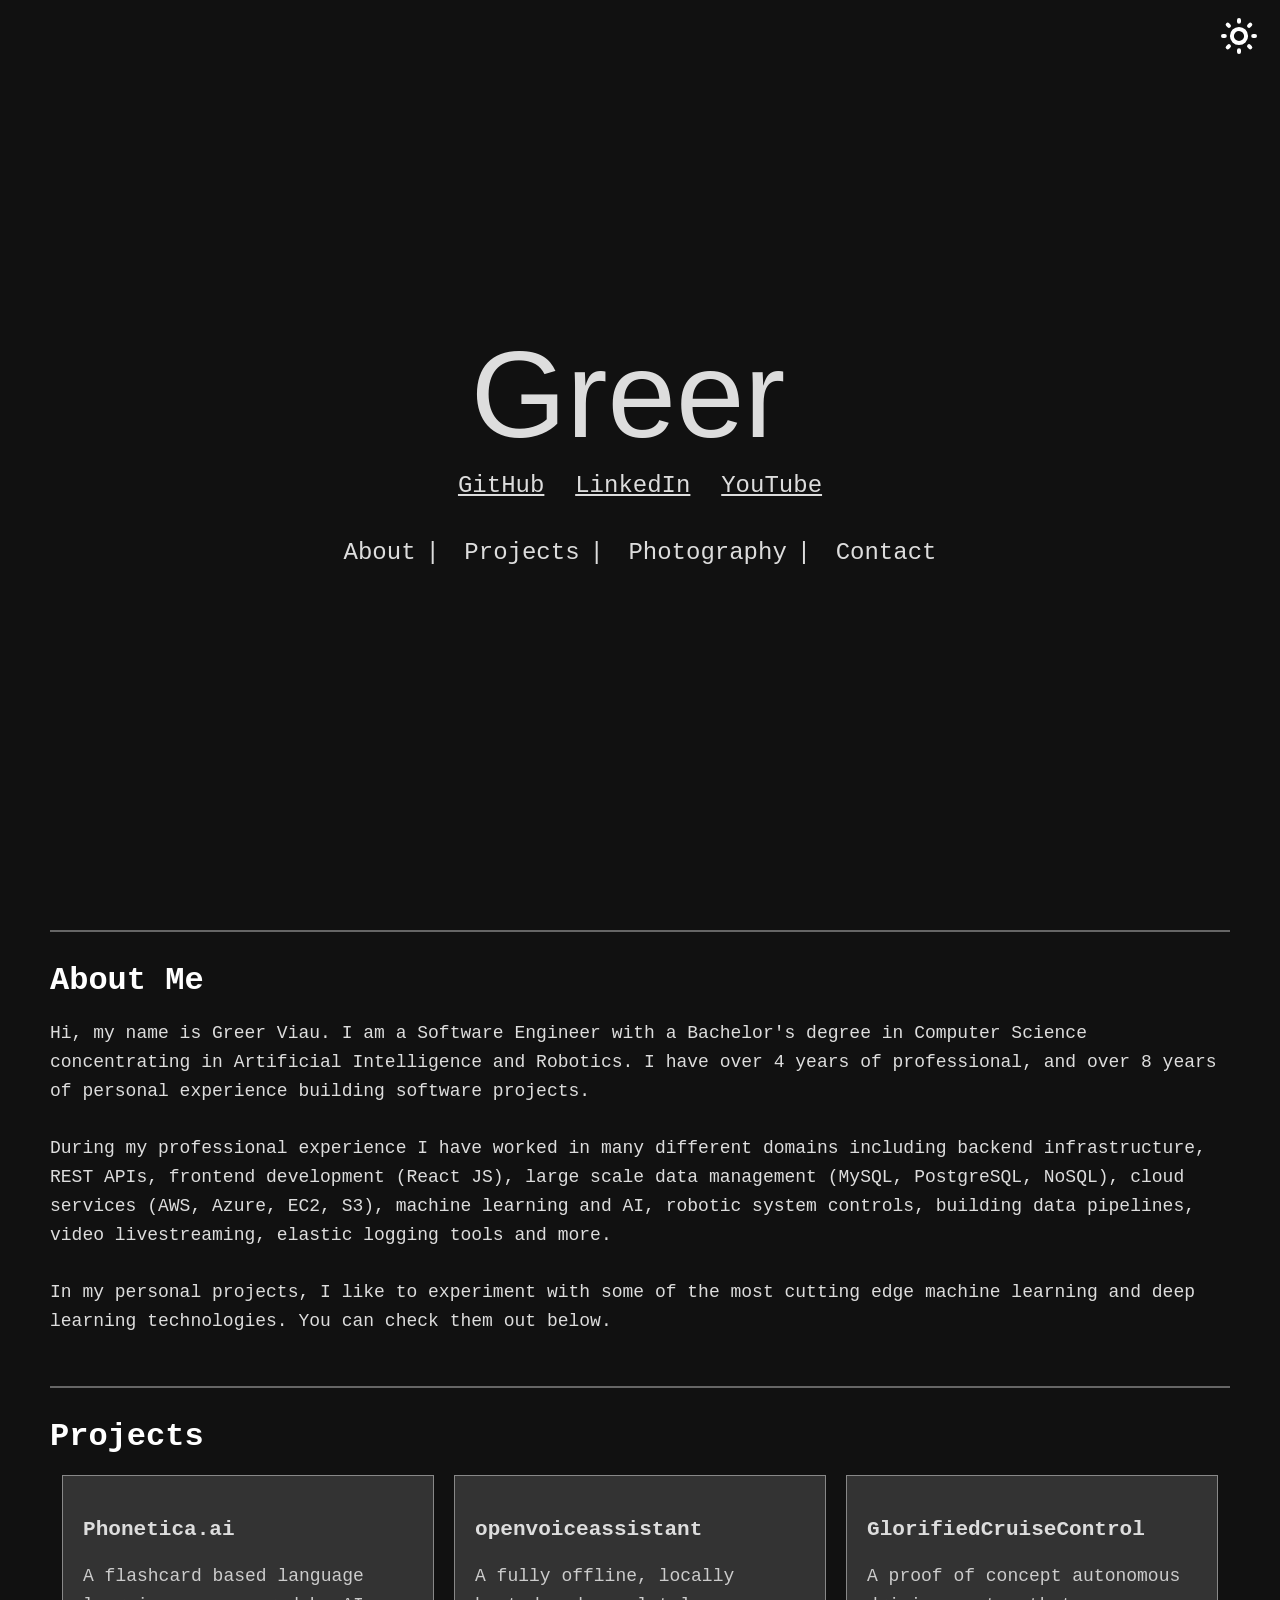
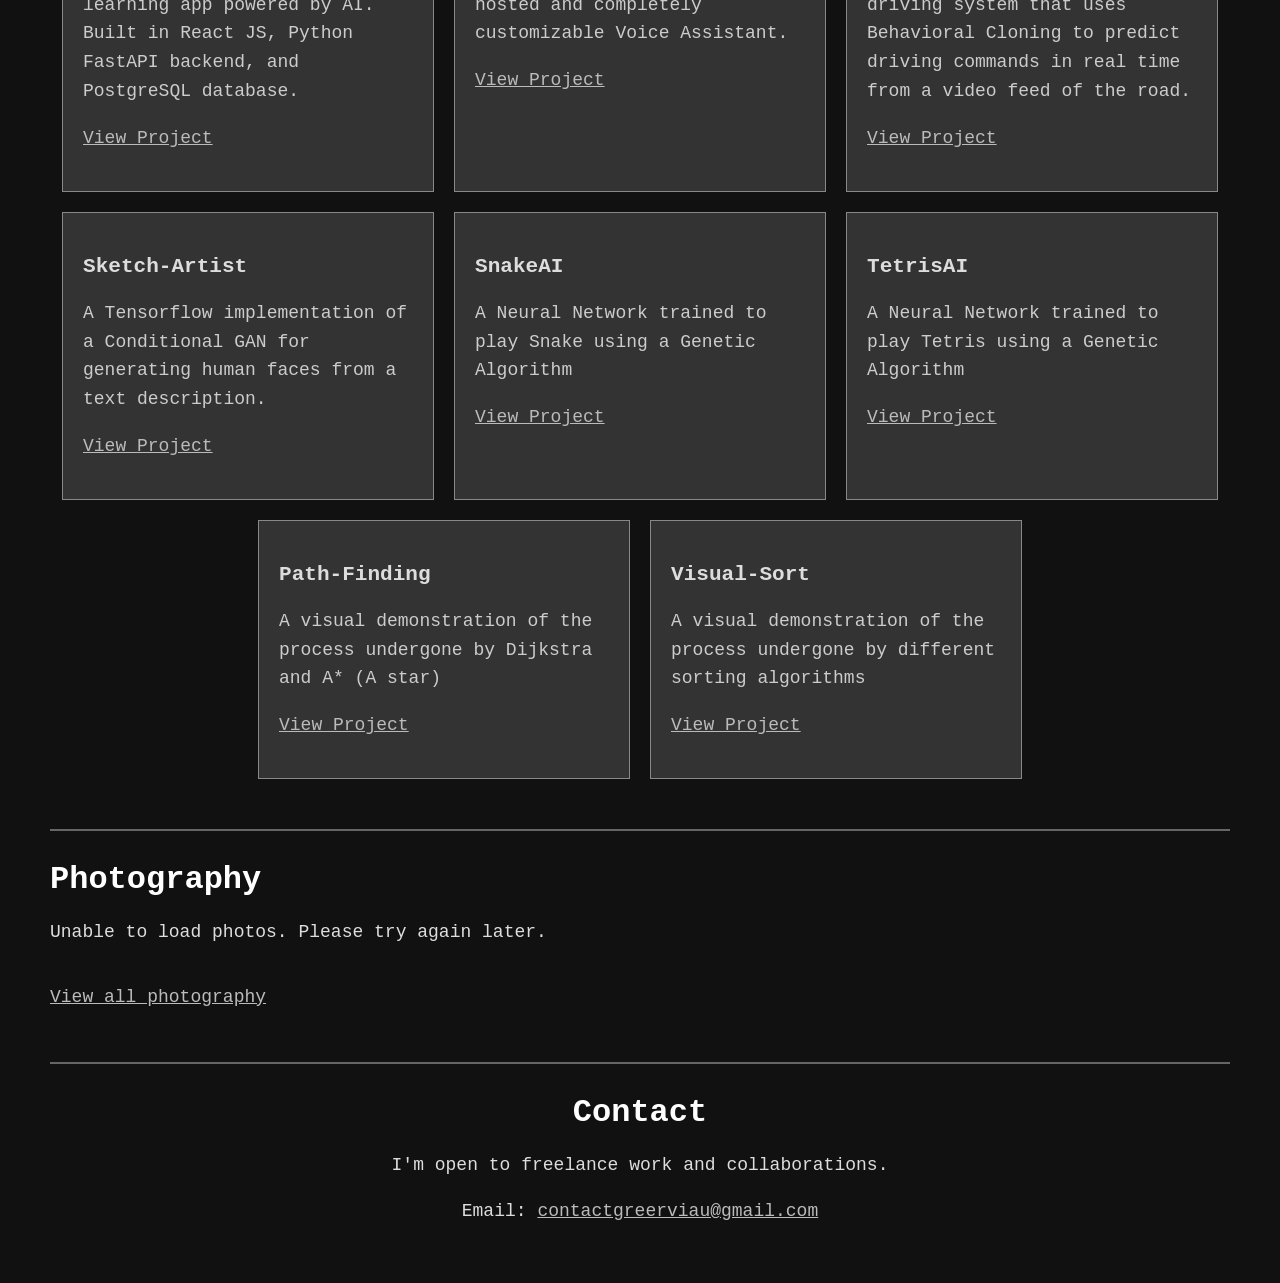
==== index.html @ ac2632f3 "feat: add photography preview and gallery" ====
<!DOCTYPE html>
<html lang="en">
<head>
  <meta charset="UTF-8">
  <title>Greer Viau</title>
  <meta name="theme-color" content="#ffffff">
  <link rel="icon" href="g.png">
  <meta name="viewport" content="width=device-width, initial-scale=1">
  <link rel="stylesheet" href="photography/gallery.css">
  <script src="photography/gallery.js" defer></script>
  <style>
    body {
      font-family: 'Lucida Console', monospace;
      font-size: 18px;
      color: var(--text-color);
      background-color: var(--bg-color);
      max-width: 1280px;
      margin: 0 auto;
      padding: 0 50px;
      box-sizing: border-box;
      transition: background-color 0.3s, color 0.3s;
    }
    :root {
      --text-color: #ddd;
      --bg-color: #111;
      --link-color: #ddd;
      --hr-color: #666;
      --section-title-color: #fff;
      --project-border-color: #888;
      --project-bg-color: #333;
      --project-title-color: #ddd;
      --project-text-color: #ccc;
      --link-underline-color: #bbb;
    }
    .light-theme {
      --text-color: #111;
      --bg-color: #fff;
      --link-color: #111;
      --hr-color: #ccc;
      --section-title-color: #000;
      --project-border-color: #ccc;
      --project-bg-color: #f9f9f9;
      --project-title-color: #111;
      --project-text-color: #333;
      --link-underline-color: #000;
    }
    .landing {
      display: flex;
      flex-direction: column;
      align-items: center;
      justify-content: center;
      min-height: 100vh;
      text-align: center;
    }
    .svg-container {
      width: 100%;
      max-width: 400px;
      display: inline-block;
    }
    .links-container {
      font-size: 24px;
      margin: 20px;
    }
    .links-container a {
      text-decoration: none;
      margin: 0 10px;
      color: var(--link-color);
    }
    hr {
      border: none;
      height: 2px;
      background-color: var(--hr-color);
      width: 100%;
      margin: 30px auto;
    }
    .section {
      margin-bottom: 50px;
    }
    .section h2 {
      font-size: 32px;
      margin-bottom: 20px;
      color: var(--section-title-color);
    }
    .section p {
      font-size: 18px;
      line-height: 1.6;
    }
    .section a {
      color: var(--link-underline-color);
      text-decoration: underline;
    }
    .projects {
      display: flex;
      flex-wrap: wrap;
      justify-content: center;
      gap: 20px;
    }
    .project {
      width: calc(33%);
      max-width: 330px;
      padding: 20px;
      border: 1px solid var(--project-border-color);
      background-color: var(--project-bg-color);
      text-align: left;
    }
    .project h3 {
      color: var(--project-title-color);
    }
    .project p {
      color: var(--project-text-color);
    }
    .project a {
      color: var(--link-underline-color);
      text-decoration: underline;
    }
    .contact {
      text-align: center;
      color: var(--text-color);
    }
    .contact p {
      margin-bottom: 10px;
    }
    .contact a {
      color: var(--link-underline-color);
      text-decoration: underline;
    }
    .social {
      margin-bottom: 20px;
    }
    .social a {
      display: inline-block;
      margin: 0 10px;
      font-size: 24px;
      color: var(--link-color);
    }
    .theme-toggle {
      position: fixed;
      top: 10px;
      right: 10px;
      background-color: transparent;
      border: none;
      cursor: pointer;
      font-size: 24px;
      display: flex;
      align-items: center;
      justify-content: center;
    }
    .theme-toggle svg {
      width: 50px;
      height: 50px;
      transition: fill 0.3s;
    }
    .theme-toggle .moon {
      display: none;
    }
    .light-theme .theme-toggle .moon {
      display: block;
    }
    .light-theme .theme-toggle .sun {
      display: none;
    }
  </style>
</head>
<body>
  <button class="theme-toggle" onclick="toggleTheme()">
    <!-- Sun SVG -->
    <img class="sun" src="sun.svg" alt="Sun Icon" width="50" height="50">
    <!-- Moon SVG -->
    <img class="moon" src="moon.svg" alt="Moon Icon" width="50" height="50">
  </button>
  <div class="landing">
    <div class="svg-container">
      <svg viewBox="0 0 130 50" xmlns="http://www.w3.org/2000/svg">
        <!-- Replace with your initials or logo -->
        <text x="10" y="40" font-family="Arial" font-size="40" fill="var(--text-color)">Greer</text>
      </svg>
    </div>
    <div class="social">
      <a href="https://github.com/greerviau" target="_blank">GitHub</a>
      <a href="https://www.linkedin.com/in/greerviau/" target="_blank">LinkedIn</a>
      <a href="https://www.youtube.com/channel/UCNyqyqTJVP8B4QUONiGXOpQ" target="_blank">YouTube</a>
    </div>
    <div class="links-container">
      <a href="#about">About</a><span class="separator">|</span>
      <a href="#projects">Projects</a><span class="separator">|</span>
      <a href="#photography">Photography</a><span class="separator">|</span>
      <a href="#contact">Contact</a>
    </div>
  </div>

  <hr>

  <div id="about" class="section">
    <h2>About Me</h2>
    <p>Hi, my name is Greer Viau. I am a Software Engineer with a Bachelor's degree in Computer Science concentrating in Artificial Intelligence and Robotics. I have over 4 years of professional, and over 8 years of personal experience building software projects.<br><br>
        During my professional experience I have worked in many different domains including backend infrastructure, REST APIs, frontend development (React JS), large scale data management (MySQL, PostgreSQL, NoSQL), cloud services (AWS, Azure, EC2, S3), machine learning and AI, robotic system controls, building data pipelines, video livestreaming, elastic logging tools and more.<br><br>
        In my personal projects, I like to experiment with some of the most cutting edge machine learning and deep learning technologies. You can check them out below.</p>

  </div>

  <hr>

  <div id="projects" class="section">
    <h2>Projects</h2>
    <div class="projects">
      <div class="project">
        <h3>Phonetica.ai</h3>
        <p>A flashcard based language learning app powered by AI. Built in React JS, Python FastAPI backend, and PostgreSQL database.</p>
        <p><a href="https://phonetica.ai" target="_blank">View Project</a></p>
      </div>
      <div class="project">
        <h3>openvoiceassistant</h3>
        <p>A fully offline, locally hosted and completely customizable Voice Assistant.</p>
        <p><a href="https://github.com/greerviau/openvoiceassistant" target="_blank">View Project</a></p>
      </div>
      <div class="project">
        <h3>GlorifiedCruiseControl</h3>
        <p>A proof of concept autonomous driving system that uses Behavioral Cloning to predict driving commands in real time from a video feed of the road.</p>
        <p><a href="https://github.com/greerviau/GlorifiedCruiseControl" target="_blank">View Project</a></p>
      </div>
      <div class="project">
        <h3>Sketch-Artist</h3>
        <p>A Tensorflow implementation of a Conditional GAN for generating human faces from a text description.</p>
        <p><a href="https://github.com/greerviau/Sketch-Artist" target="_blank">View Project</a></p>
      </div>
      <div class="project">
        <h3>SnakeAI</h3>
        <p>A Neural Network trained to play Snake using a Genetic Algorithm</p>
        <p><a href="https://github.com/greerviau/SnakeAI" target="_blank">View Project</a></p>
      </div>
      <div class="project">
        <h3>TetrisAI</h3>
        <p>A Neural Network trained to play Tetris using a Genetic Algorithm</p>
        <p><a href="https://github.com/greerviau/TetrisAI" target="_blank">View Project</a></p>
      </div>
      <div class="project">
        <h3>Path-Finding</h3>
        <p>A visual demonstration of the process undergone by Dijkstra and A* (A star)</p>
        <p><a href="https://github.com/greerviau/Path-Finding" target="_blank">View Project</a></p>
      </div>
      <div class="project">
        <h3>Visual-Sort</h3>
        <p>A visual demonstration of the process undergone by different sorting algorithms</p>
        <p><a href="https://github.com/greerviau/Visual-Sort" target="_blank">View Project</a></p>
      </div>
      <!-- Add more projects as needed -->
    </div>
  </div>

  <hr>

  <section id="photography" class="section">
    <h2>Photography</h2>
    <p data-photo-status role="status" aria-busy="true">Loading photos...</p>
    <div class="photo-grid photo-preview" data-photo-grid data-photo-limit="3"></div>
    <noscript><p>Enable JavaScript to view the photographs.</p></noscript>
    <p><a href="photography/">View all photography</a></p>
  </section>

  <hr>

  <div id="contact" class="section contact">
    <h2>Contact</h2>
    <p>I'm open to freelance work and collaborations.</p>
    <p>Email: <a href="mailto:contactgreerviau@gmail.com">contactgreerviau@gmail.com</a></p>
  </div>

  <script>
    function toggleTheme() {
      document.body.classList.toggle('light-theme');
    }
  </script>
</body>
</html>
---- photography/gallery.css ----
.photo-grid {
  display: grid;
  grid-template-columns: repeat(auto-fit, minmax(min(100%, 280px), 1fr));
  gap: 24px;
  align-items: start;
}
.photo-grid figure {
  margin: 0;
  min-width: 0;
}
.photo-grid a {
  display: block;
}
.photo-grid img {
  display: block;
  width: 100%;
  height: auto;
  background: var(--project-bg-color);
}
.photo-preview img {
  aspect-ratio: 4 / 3;
  object-fit: cover;
}
.photo-grid figcaption {
  margin-top: 10px;
  font-size: 15px;
  line-height: 1.5;
  overflow-wrap: anywhere;
}
.photo-grid a:focus-visible {
  outline: 2px solid var(--link-color);
  outline-offset: 5px;
}
.photography-page {
  --text-color: #ddd;
  --bg-color: #111;
  --link-color: #ddd;
  --project-bg-color: #333;
  margin: 0 auto;
  padding: 60px 50px;
  max-width: 1280px;
  box-sizing: border-box;
  background: var(--bg-color);
  color: var(--text-color);
  font-family: 'Lucida Console', monospace;
  font-size: 18px;
  line-height: 1.6;
}
.photography-page.light-theme {
  --text-color: #111;
  --bg-color: #fff;
  --link-color: #111;
  --project-bg-color: #f9f9f9;
}
.photography-page a {
  color: var(--link-color);
}
.photography-page header {
  margin-bottom: 40px;
}
.photography-page h1 {
  margin-bottom: 10px;
  font-size: 32px;
}
.photography-page .theme-toggle {
  position: fixed;
  top: 10px;
  right: 10px;
  border: none;
  background: var(--bg-color);
  cursor: pointer;
}
.photography-page .moon,
.photography-page.light-theme .sun {
  display: none;
}
.photography-page.light-theme .moon {
  display: block;
}
@media (max-width: 600px) {
  .photography-page {
    padding: 60px 20px;
  }
}
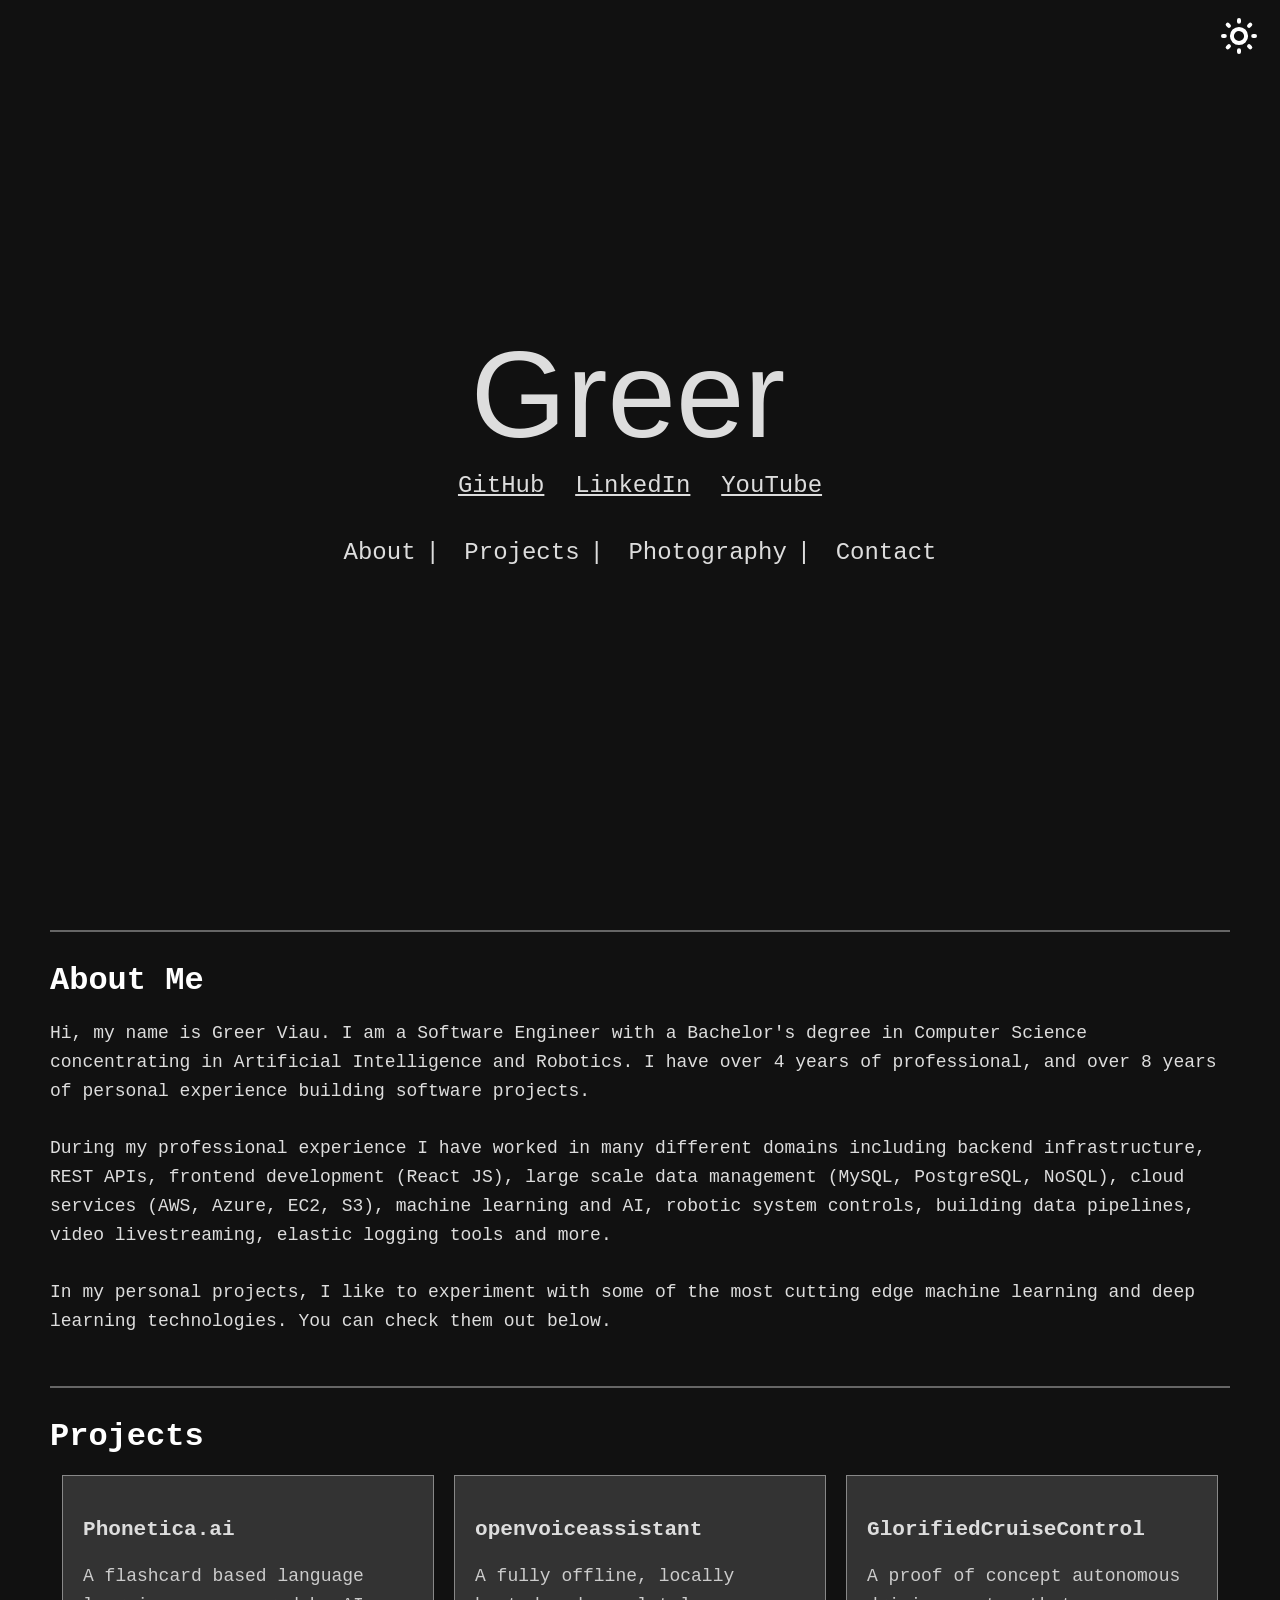
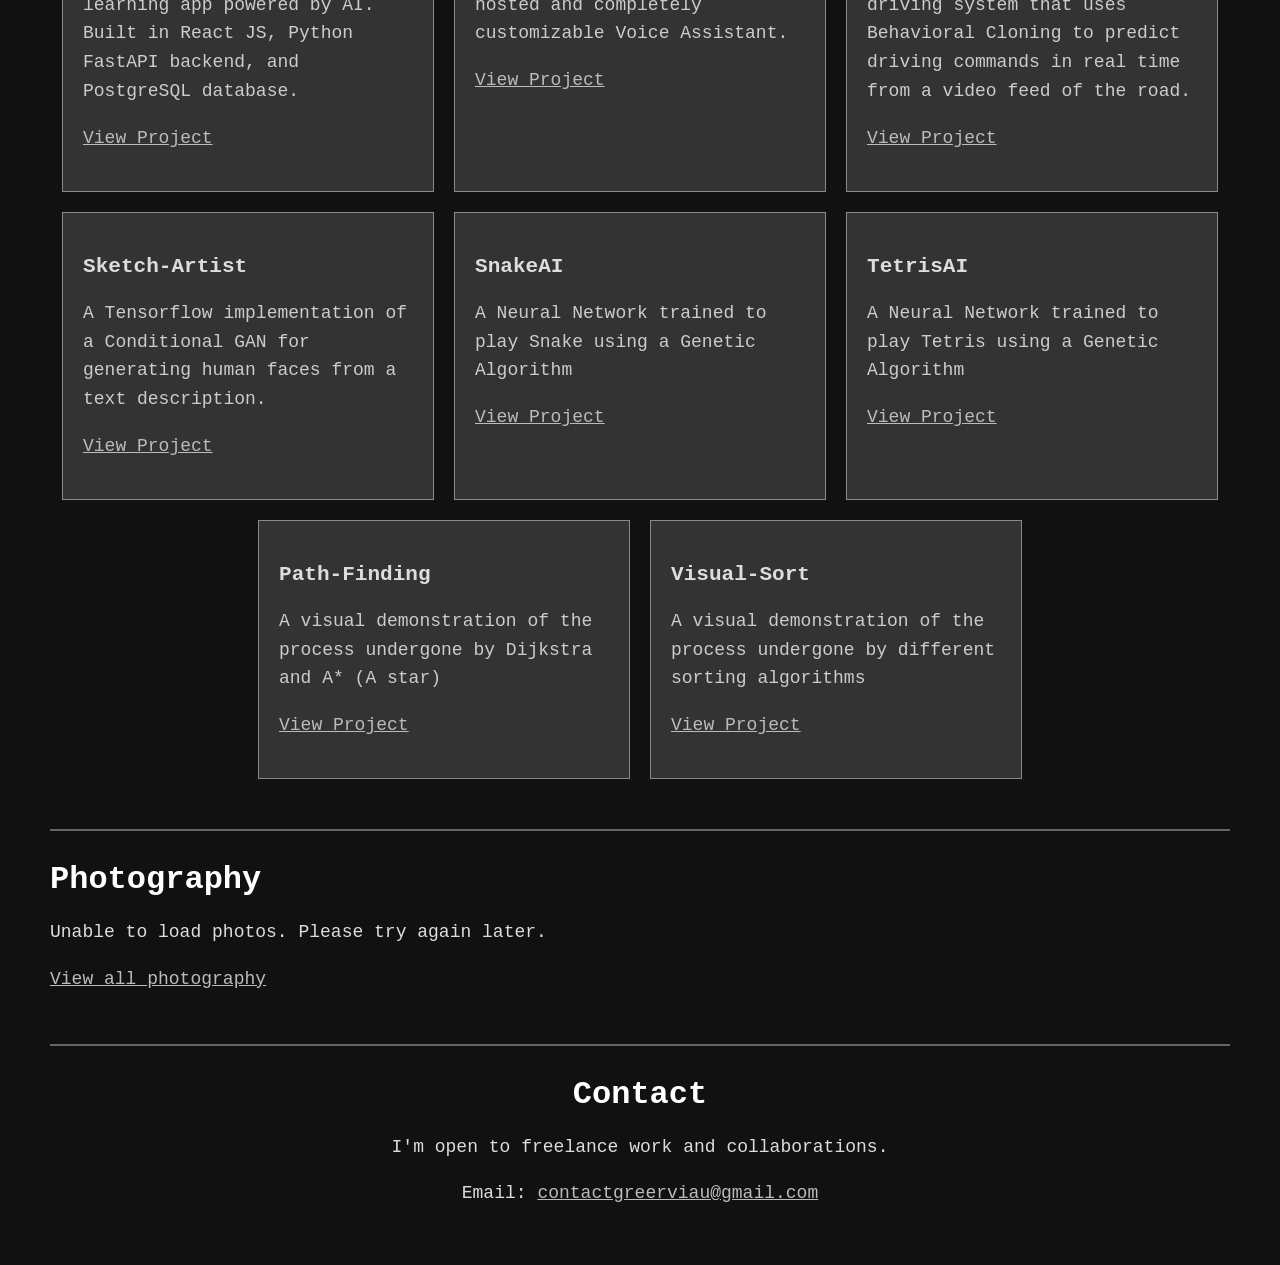
==== commit 2818d0f7: "feat: add optional photography group titles" ====
--- a/index.html
+++ b/index.html
@@ -159,6 +159,31 @@
     .light-theme .theme-toggle .sun {
       display: none;
     }
+    @media (max-width: 600px) {
+      body {
+        padding: 0 20px;
+      }
+      .links-container {
+        display: flex;
+        flex-wrap: wrap;
+        justify-content: center;
+        gap: 12px;
+        margin: 20px 0;
+        font-size: 20px;
+      }
+      .links-container .separator {
+        display: none;
+      }
+      .project {
+        box-sizing: border-box;
+        width: 100%;
+        max-width: none;
+        overflow-wrap: anywhere;
+      }
+      .contact a {
+        overflow-wrap: anywhere;
+      }
+    }
   </style>
 </head>
 <body>
@@ -252,7 +277,7 @@
   <section id="photography" class="section">
     <h2>Photography</h2>
     <p data-photo-status role="status" aria-busy="true">Loading photos...</p>
-    <div class="photo-grid photo-preview" data-photo-grid data-photo-limit="3"></div>
+    <div data-photo-groups data-photo-limit="3" data-photo-heading="3"></div>
     <noscript><p>Enable JavaScript to view the photographs.</p></noscript>
     <p><a href="photography/">View all photography</a></p>
   </section>
--- a/photography/gallery.css
+++ b/photography/gallery.css
@@ -1,12 +1,30 @@
+.photo-group + .photo-group {
+  margin-top: 64px;
+  padding-top: 48px;
+  border-top: 1px solid var(--hr-color, #666);
+}
+.photo-group-title {
+  margin: 0 0 28px;
+  font-size: 24px;
+  line-height: 1.4;
+  overflow-wrap: anywhere;
+}
 .photo-grid {
-  display: grid;
-  grid-template-columns: repeat(auto-fit, minmax(min(100%, 280px), 1fr));
-  gap: 24px;
-  align-items: start;
+  --photo-gap: 24px;
+  --portrait-width: calc((100% - 48px) / 3);
+  display: flex;
+  flex-wrap: wrap;
+  justify-content: center;
+  align-items: center;
+  gap: var(--photo-gap);
 }
 .photo-grid figure {
   margin: 0;
   min-width: 0;
+  flex: 0 0 var(--portrait-width);
+}
+.photo-grid figure.photo-landscape {
+  flex-basis: calc(var(--portrait-width) * 2 + var(--photo-gap));
 }
 .photo-grid a {
   display: block;
@@ -16,10 +34,6 @@
   width: 100%;
   height: auto;
   background: var(--project-bg-color);
-}
-.photo-preview img {
-  aspect-ratio: 4 / 3;
-  object-fit: cover;
 }
 .photo-grid figcaption {
   margin-top: 10px;
@@ -36,6 +50,7 @@
   --bg-color: #111;
   --link-color: #ddd;
   --project-bg-color: #333;
+  --hr-color: #666;
   margin: 0 auto;
   padding: 60px 50px;
   max-width: 1280px;
@@ -51,6 +66,7 @@
   --bg-color: #fff;
   --link-color: #111;
   --project-bg-color: #f9f9f9;
+  --hr-color: #ccc;
 }
 .photography-page a {
   color: var(--link-color);
@@ -82,3 +98,9 @@
     padding: 60px 20px;
   }
 }
+@media (max-width: 600px) {
+  .photo-grid {
+    --photo-gap: 16px;
+    --portrait-width: calc((100% - 16px) / 2);
+  }
+}
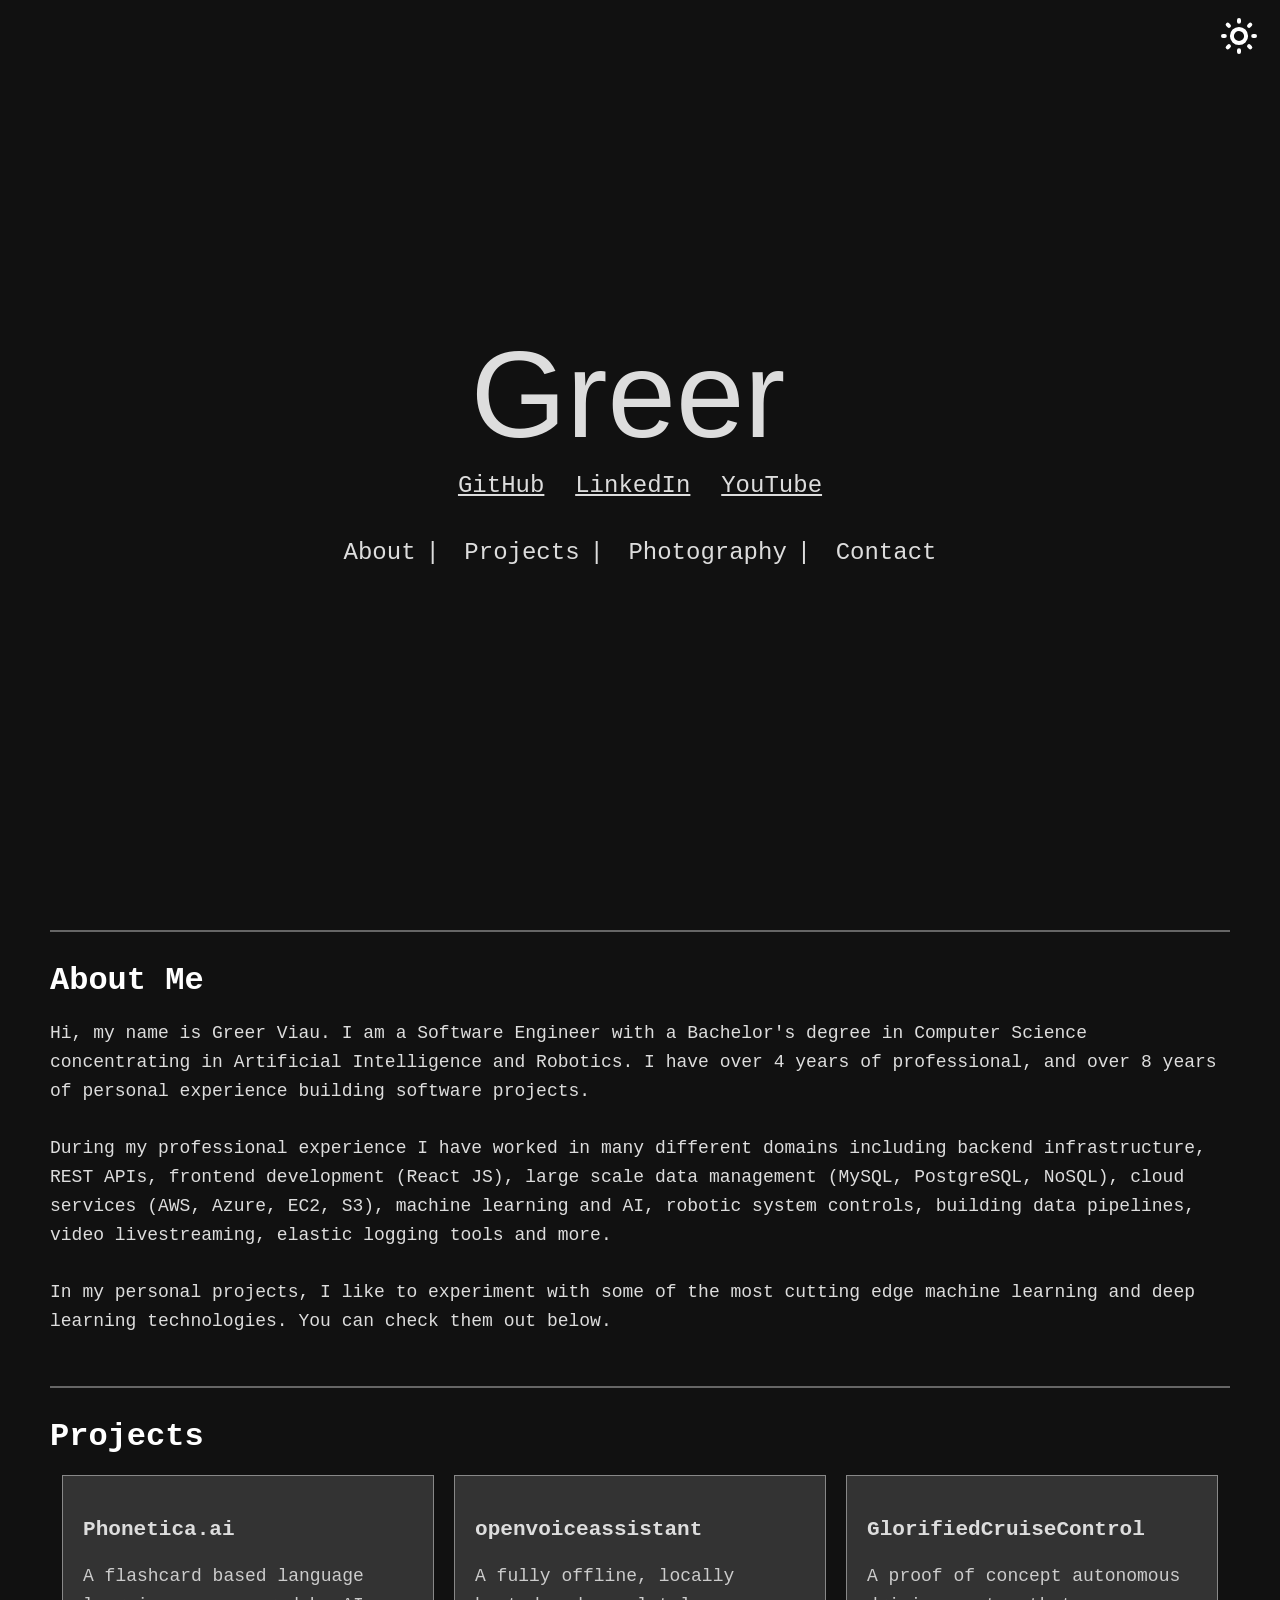
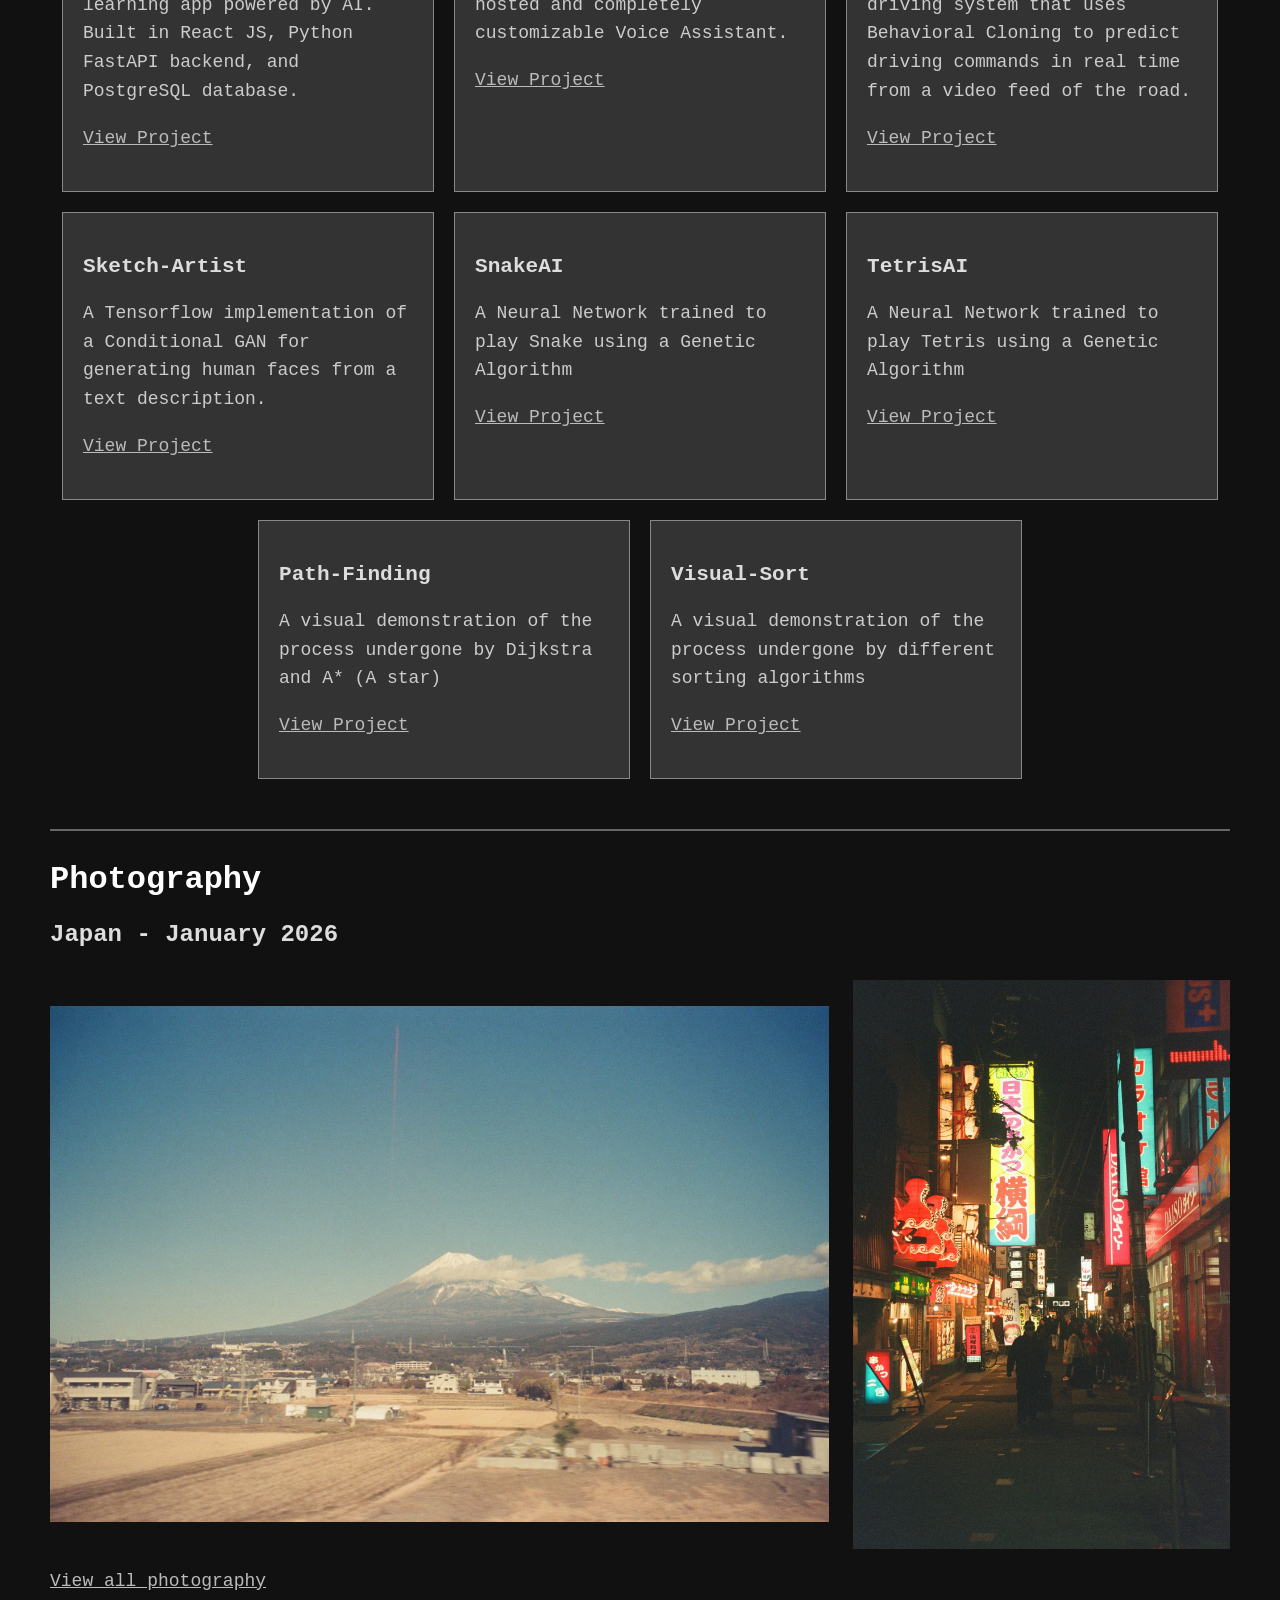
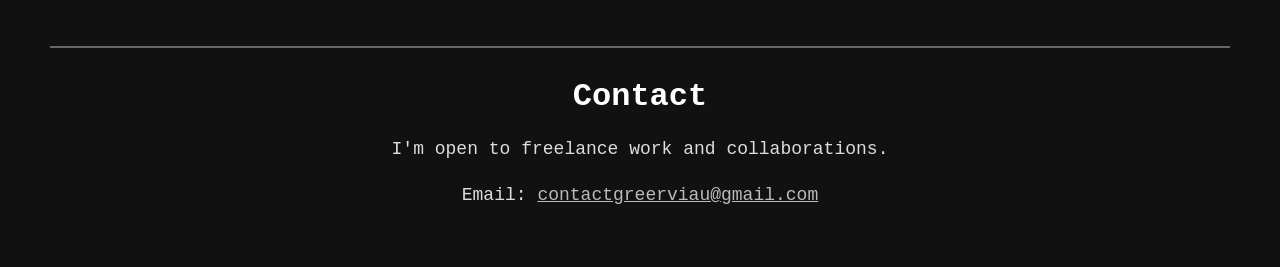
==== commit 27d96901: "fix: preview a single row of photos on the homepage" ====
--- a/index.html
+++ b/index.html
@@ -277,7 +277,7 @@
   <section id="photography" class="section">
     <h2>Photography</h2>
     <p data-photo-status role="status" aria-busy="true">Loading photos...</p>
-    <div data-photo-groups data-photo-limit="3" data-photo-heading="3"></div>
+    <div data-photo-groups data-photo-row data-photo-heading="3"></div>
     <noscript><p>Enable JavaScript to view the photographs.</p></noscript>
     <p><a href="photography/">View all photography</a></p>
   </section>
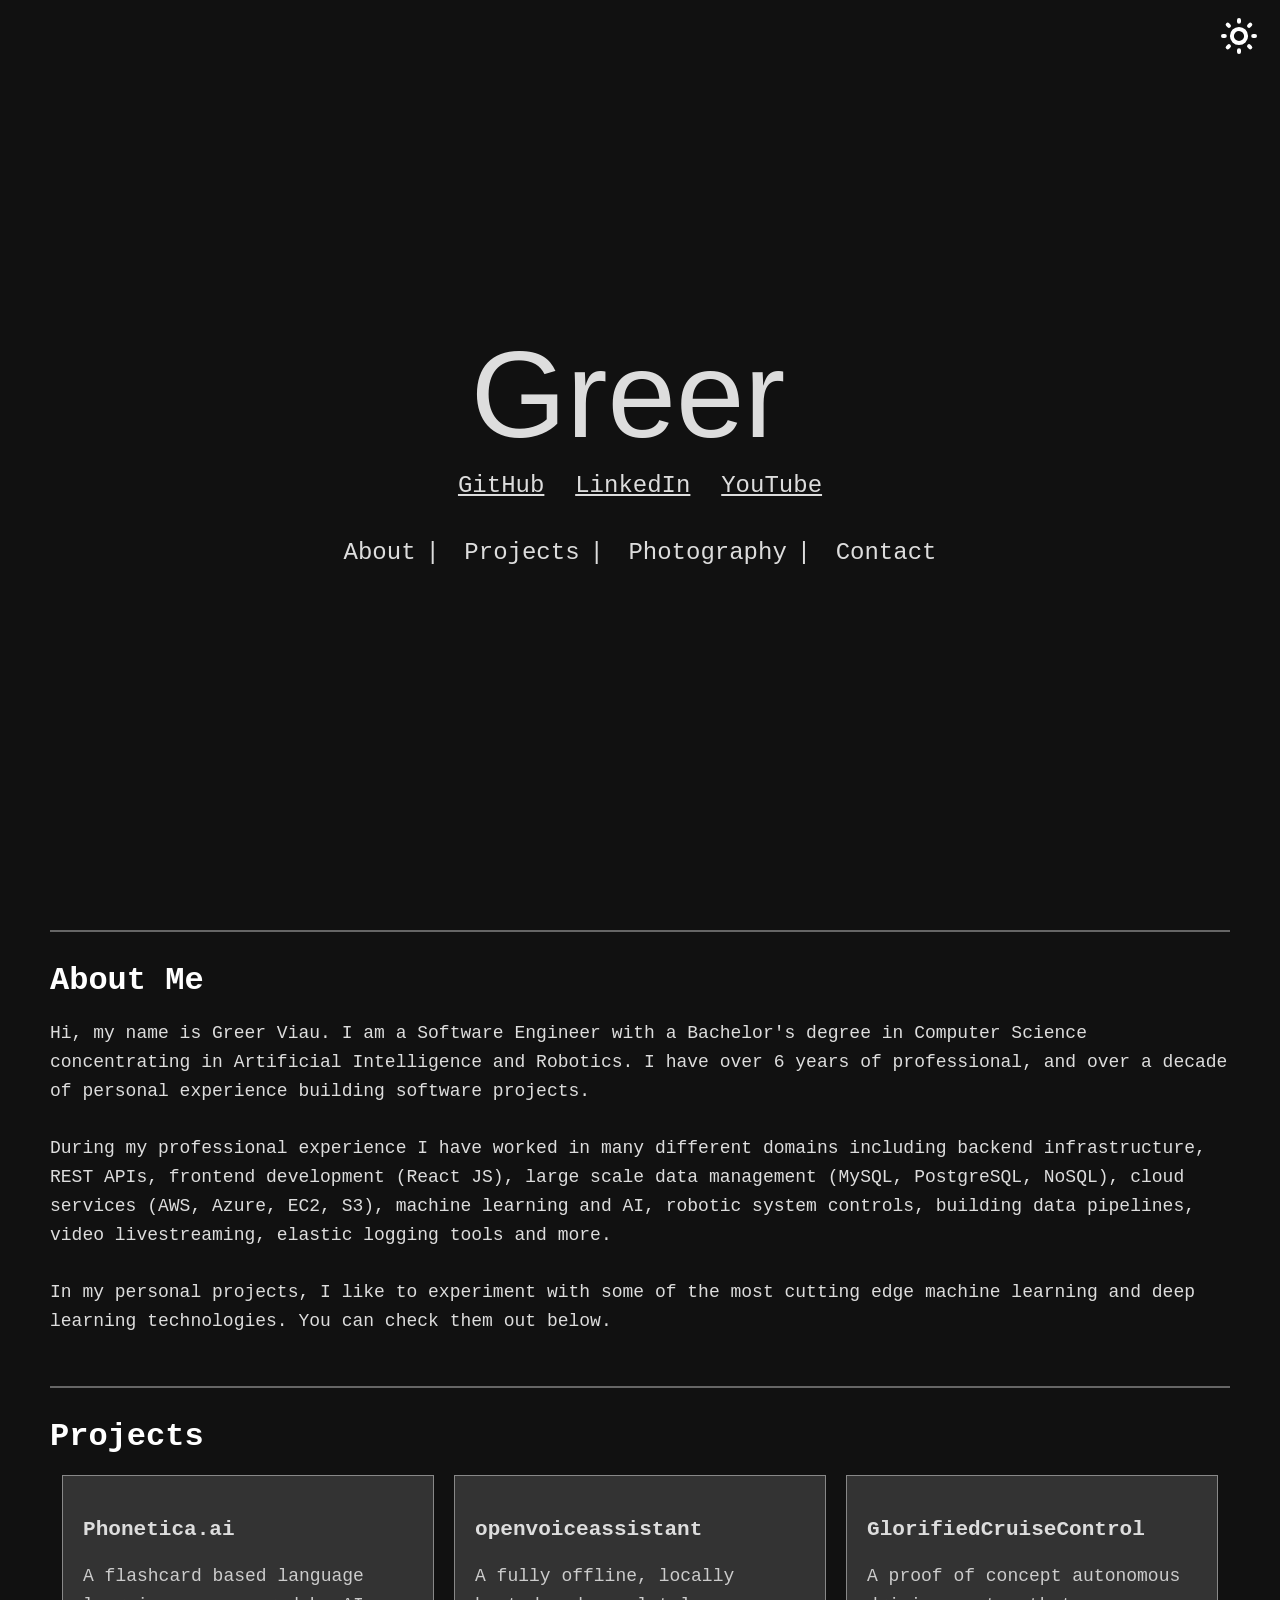
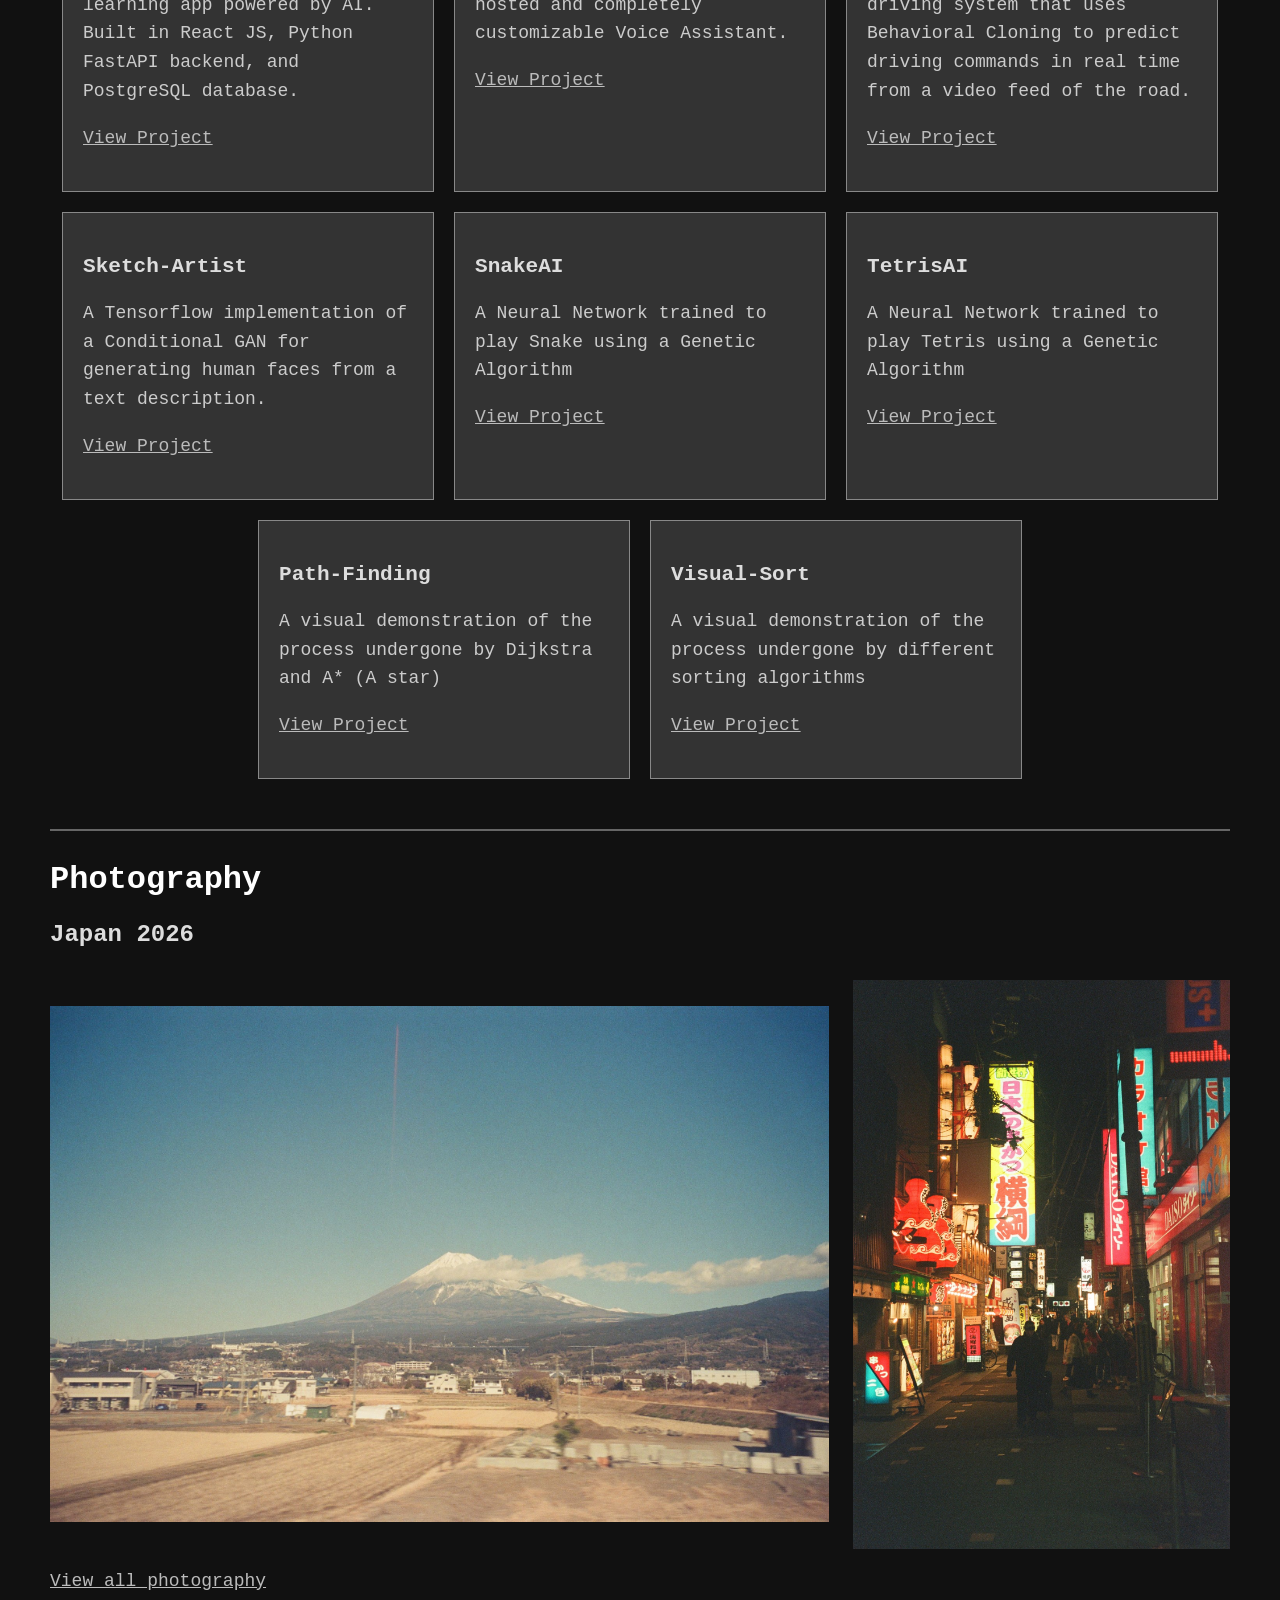
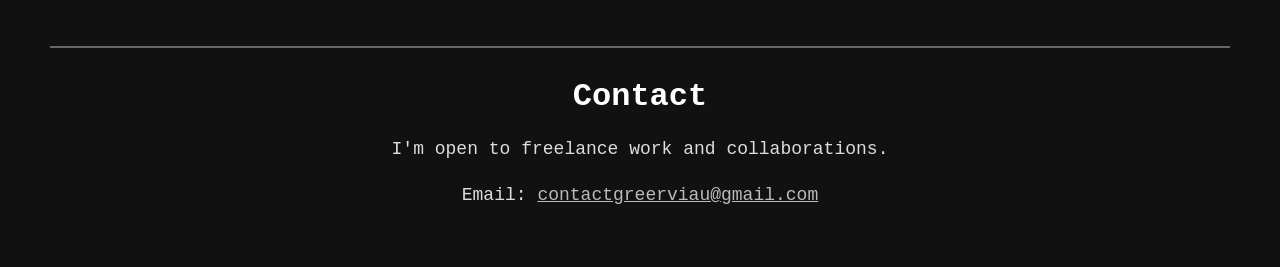
==== commit 38e59a92: "Update index.html" ====
--- a/index.html
+++ b/index.html
@@ -217,7 +217,7 @@
 
   <div id="about" class="section">
     <h2>About Me</h2>
-    <p>Hi, my name is Greer Viau. I am a Software Engineer with a Bachelor's degree in Computer Science concentrating in Artificial Intelligence and Robotics. I have over 4 years of professional, and over 8 years of personal experience building software projects.<br><br>
+    <p>Hi, my name is Greer Viau. I am a Software Engineer with a Bachelor's degree in Computer Science concentrating in Artificial Intelligence and Robotics. I have over 6 years of professional, and over a decade of personal experience building software projects.<br><br>
         During my professional experience I have worked in many different domains including backend infrastructure, REST APIs, frontend development (React JS), large scale data management (MySQL, PostgreSQL, NoSQL), cloud services (AWS, Azure, EC2, S3), machine learning and AI, robotic system controls, building data pipelines, video livestreaming, elastic logging tools and more.<br><br>
         In my personal projects, I like to experiment with some of the most cutting edge machine learning and deep learning technologies. You can check them out below.</p>
 
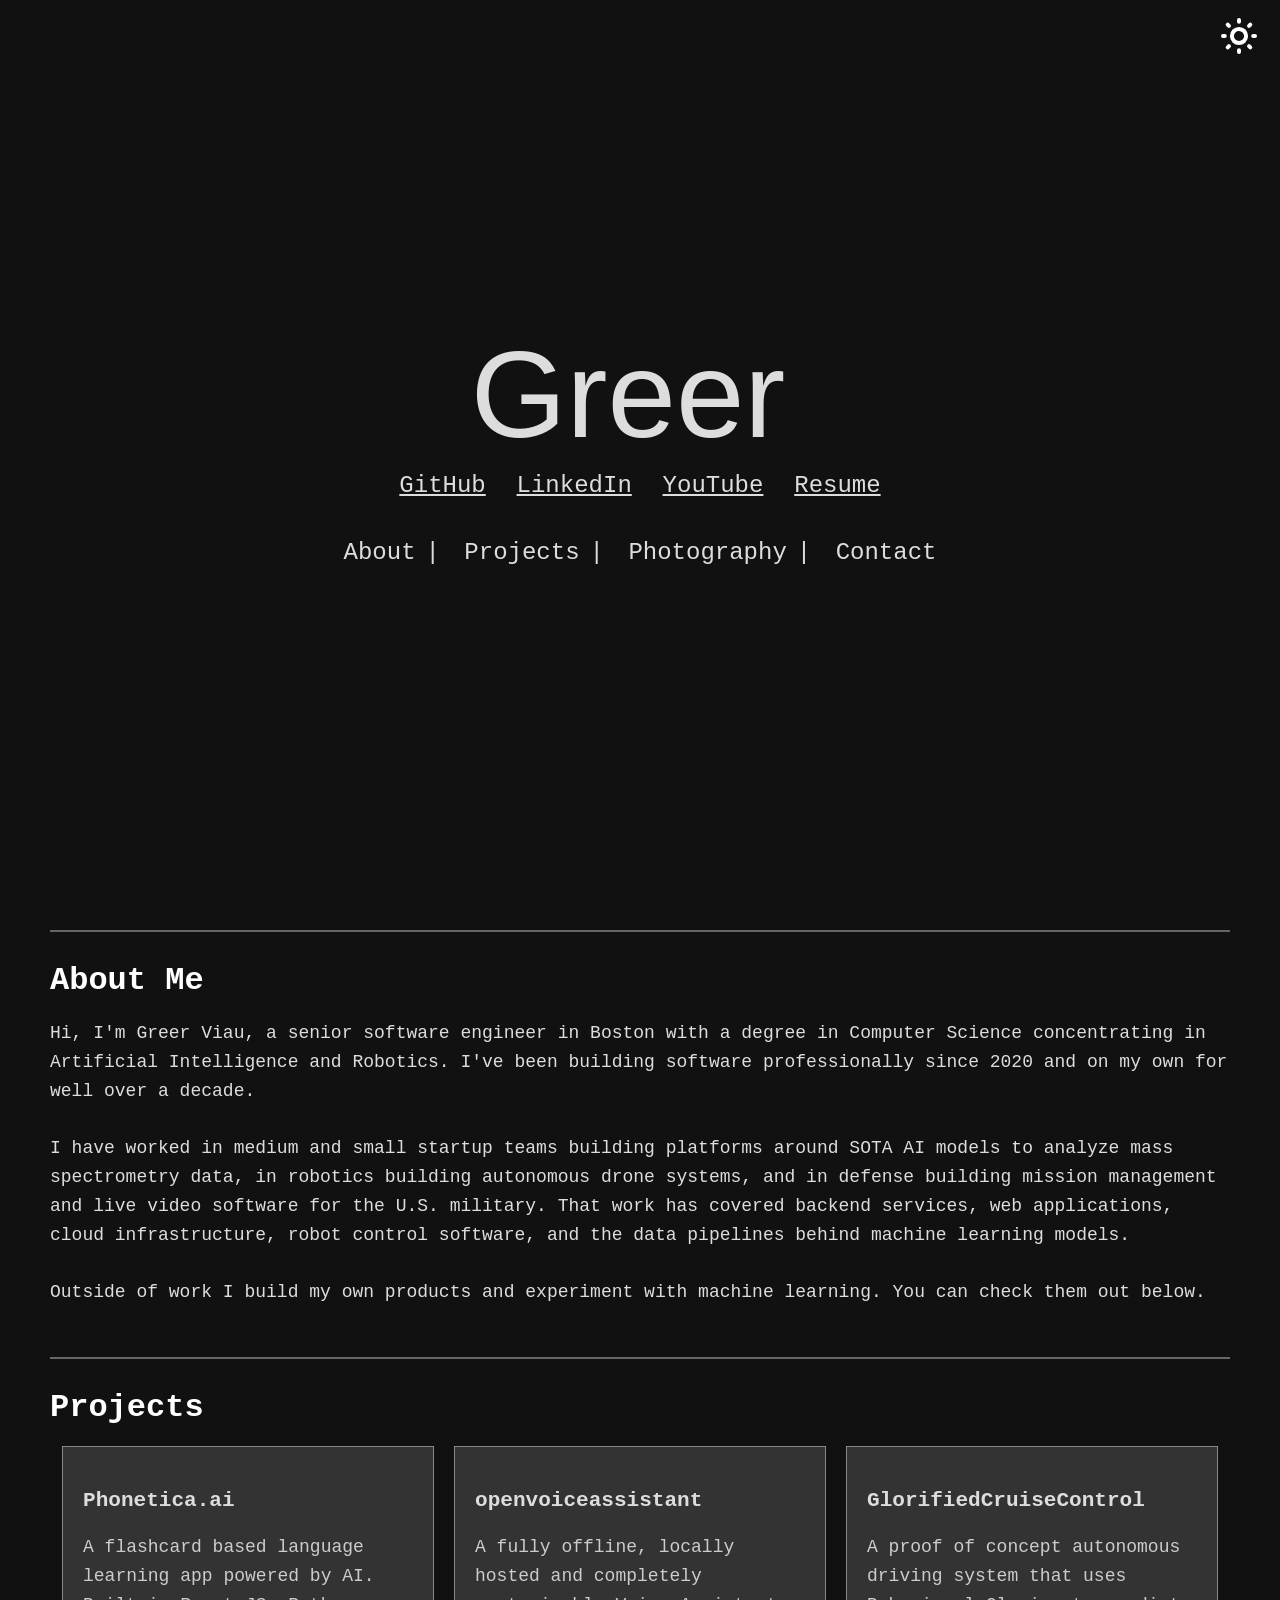
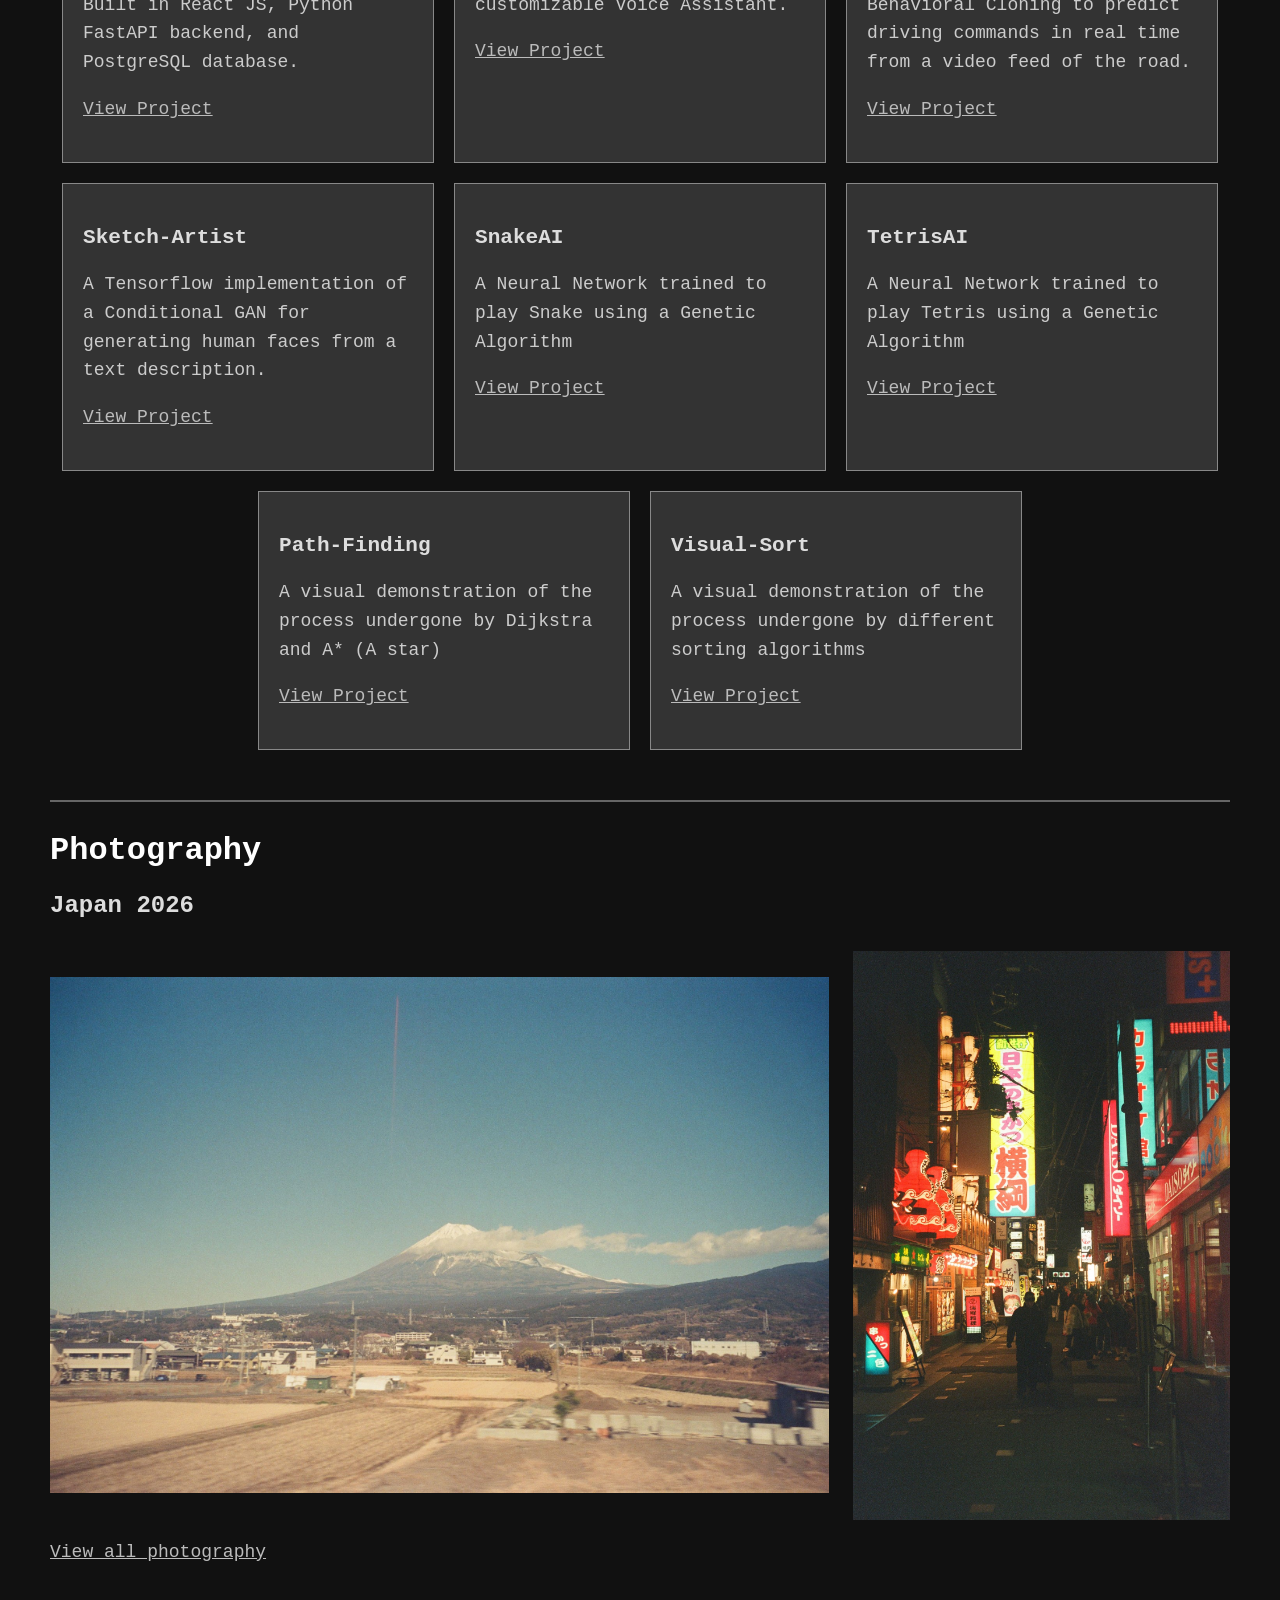
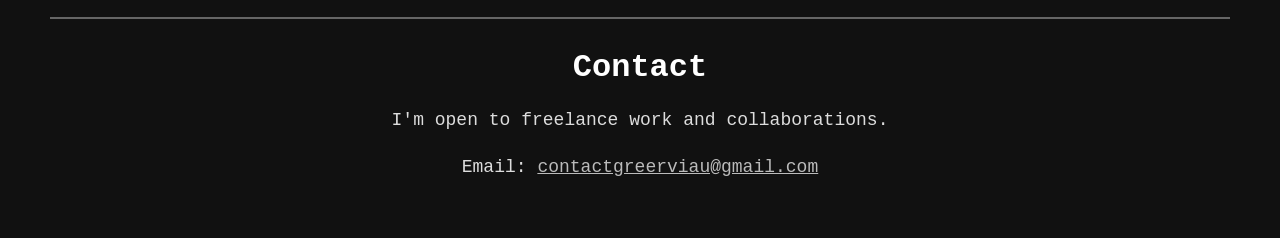
==== commit 5269f01b: "Add resume and update about section Add resume.pdf with links from the landing page and the about se" ====
--- a/index.html
+++ b/index.html
@@ -204,6 +204,7 @@
       <a href="https://github.com/greerviau" target="_blank">GitHub</a>
       <a href="https://www.linkedin.com/in/greerviau/" target="_blank">LinkedIn</a>
       <a href="https://www.youtube.com/channel/UCNyqyqTJVP8B4QUONiGXOpQ" target="_blank">YouTube</a>
+      <a href="resume.pdf" target="_blank">Resume</a>
     </div>
     <div class="links-container">
       <a href="#about">About</a><span class="separator">|</span>
@@ -217,9 +218,9 @@
 
   <div id="about" class="section">
     <h2>About Me</h2>
-    <p>Hi, my name is Greer Viau. I am a Software Engineer with a Bachelor's degree in Computer Science concentrating in Artificial Intelligence and Robotics. I have over 6 years of professional, and over a decade of personal experience building software projects.<br><br>
-        During my professional experience I have worked in many different domains including backend infrastructure, REST APIs, frontend development (React JS), large scale data management (MySQL, PostgreSQL, NoSQL), cloud services (AWS, Azure, EC2, S3), machine learning and AI, robotic system controls, building data pipelines, video livestreaming, elastic logging tools and more.<br><br>
-        In my personal projects, I like to experiment with some of the most cutting edge machine learning and deep learning technologies. You can check them out below.</p>
+    <p>Hi, I'm Greer Viau, a senior software engineer in Boston with a degree in Computer Science concentrating in Artificial Intelligence and Robotics. I've been building software professionally since 2020 and on my own for well over a decade.<br><br>
+        I have worked in medium and small startup teams building platforms around SOTA AI models to analyze mass spectrometry data, in robotics building autonomous drone systems, and in defense building mission management and live video software for the U.S. military. That work has covered backend services, web applications, cloud infrastructure, robot control software, and the data pipelines behind machine learning models.<br><br>
+        Outside of work I build my own products and experiment with machine learning. You can check them out below.</p>
 
   </div>
 
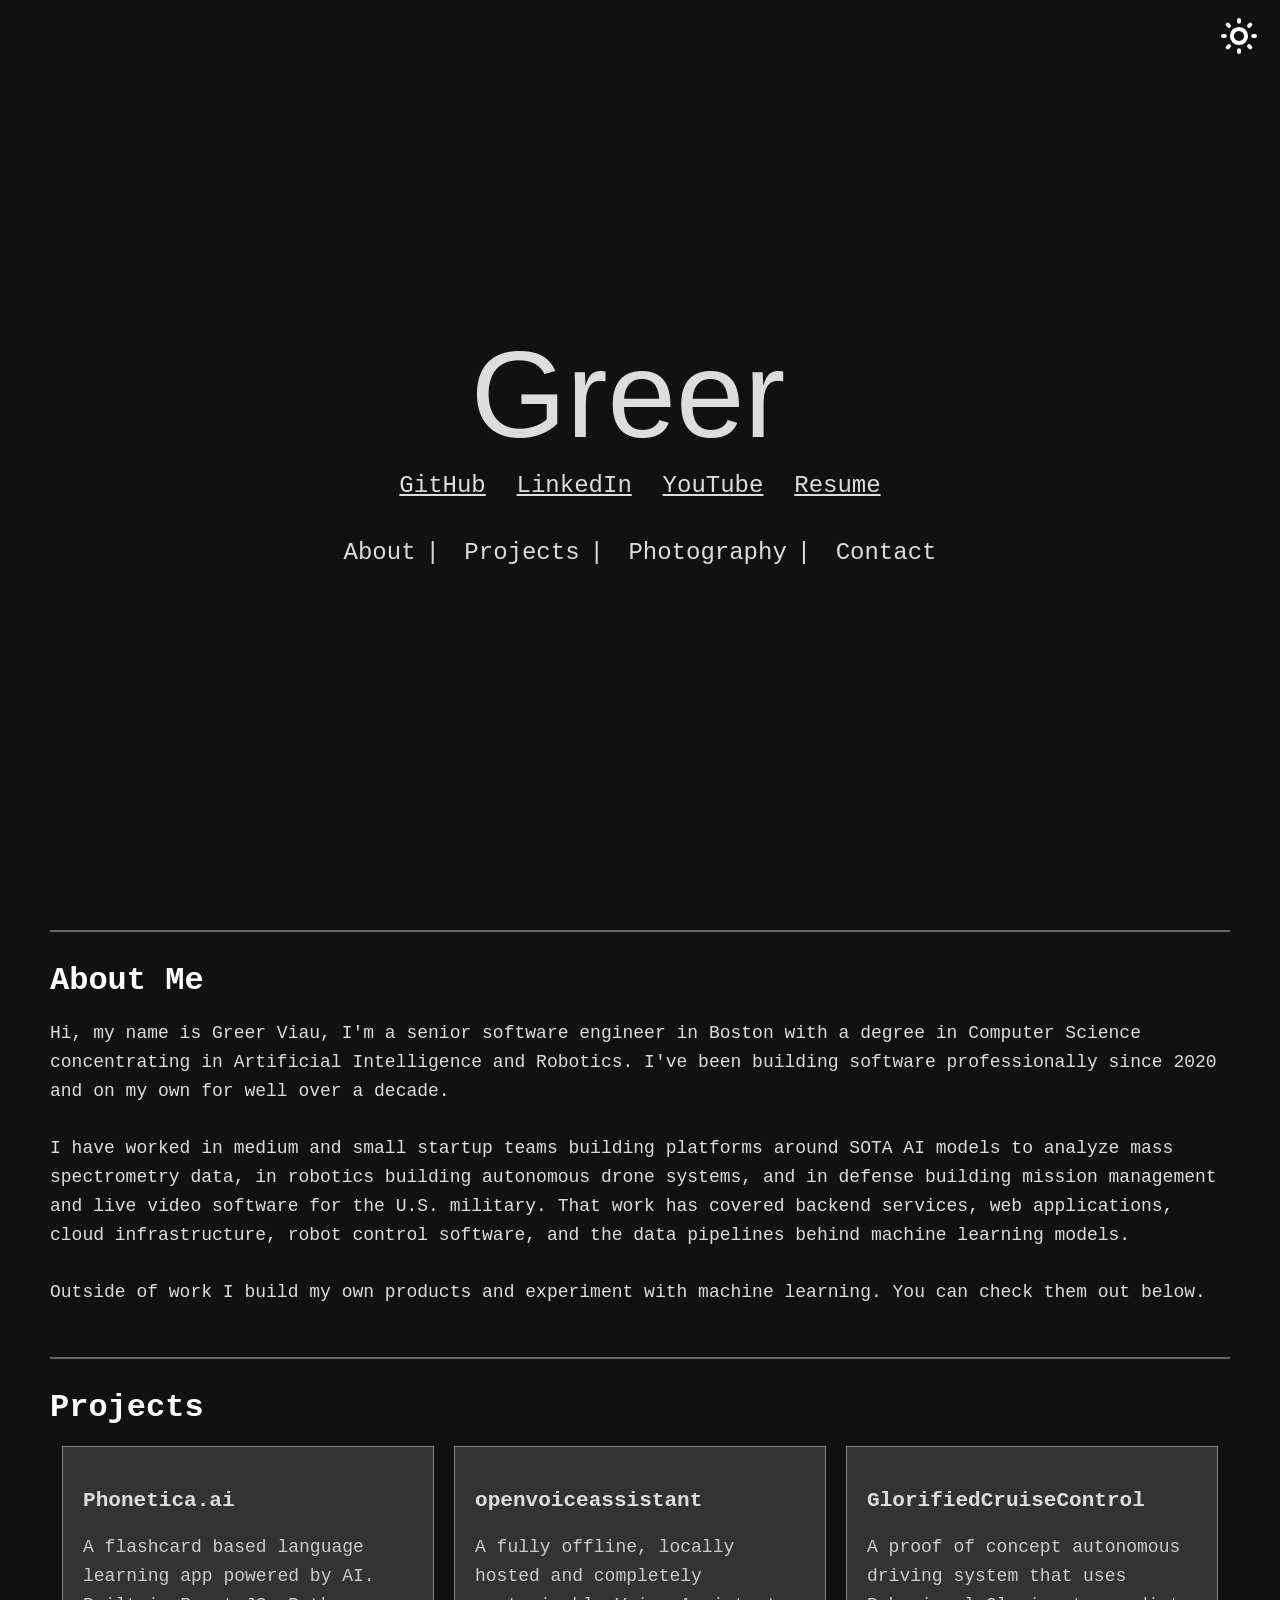
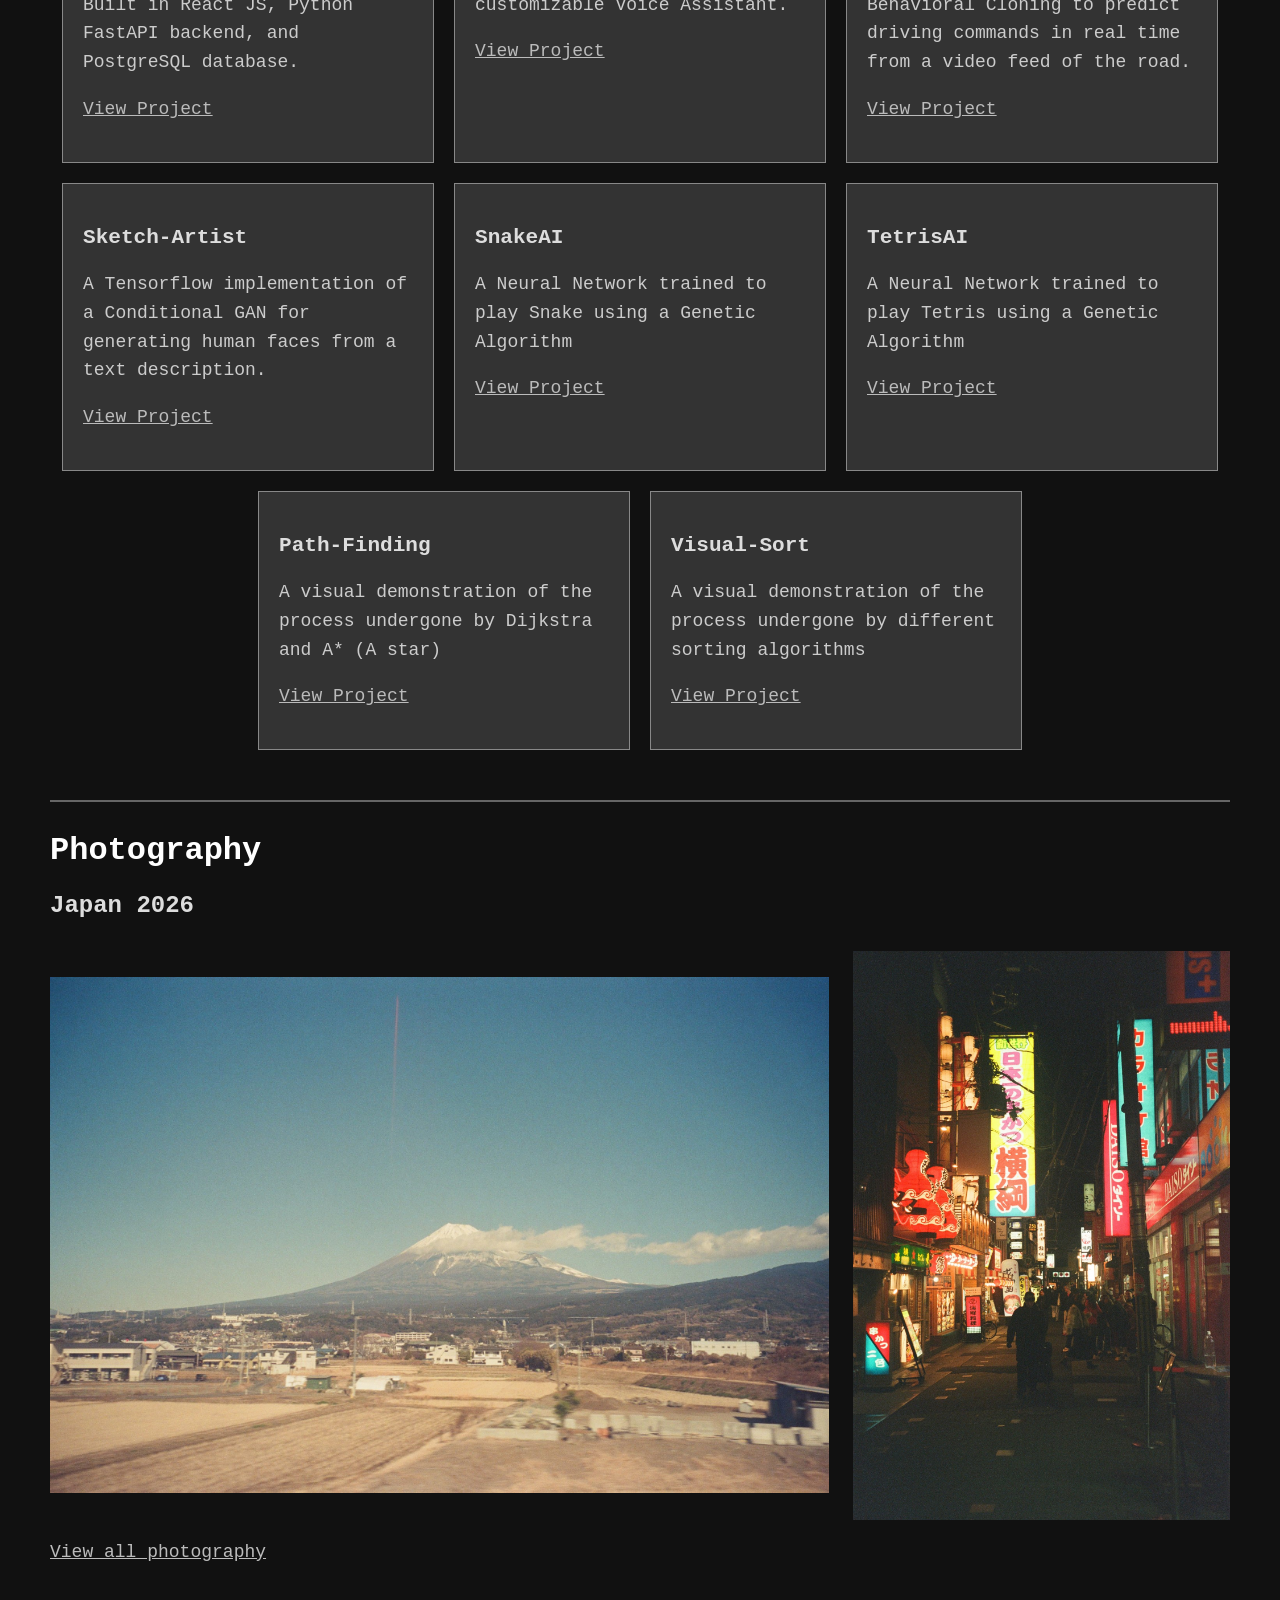
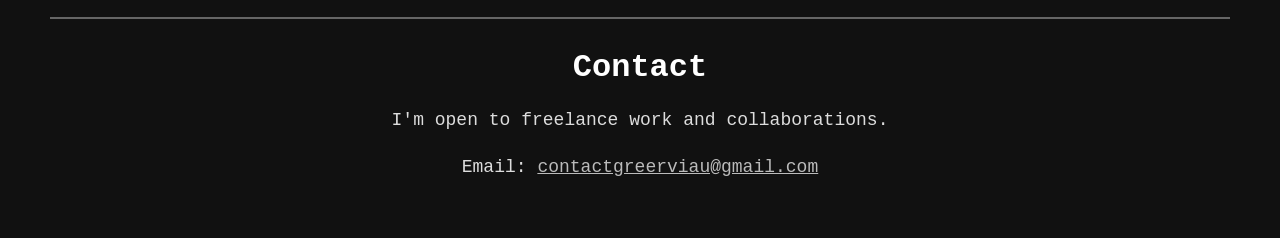
==== commit 716fe422: "Update index.html" ====
--- a/index.html
+++ b/index.html
@@ -218,7 +218,7 @@
 
   <div id="about" class="section">
     <h2>About Me</h2>
-    <p>Hi, I'm Greer Viau, a senior software engineer in Boston with a degree in Computer Science concentrating in Artificial Intelligence and Robotics. I've been building software professionally since 2020 and on my own for well over a decade.<br><br>
+    <p>Hi, my name is Greer Viau, I'm a senior software engineer in Boston with a degree in Computer Science concentrating in Artificial Intelligence and Robotics. I've been building software professionally since 2020 and on my own for well over a decade.<br><br>
         I have worked in medium and small startup teams building platforms around SOTA AI models to analyze mass spectrometry data, in robotics building autonomous drone systems, and in defense building mission management and live video software for the U.S. military. That work has covered backend services, web applications, cloud infrastructure, robot control software, and the data pipelines behind machine learning models.<br><br>
         Outside of work I build my own products and experiment with machine learning. You can check them out below.</p>
 
--- a/photography/gallery.css
+++ b/photography/gallery.css
@@ -104,3 +104,105 @@
     --portrait-width: calc((100% - 16px) / 2);
   }
 }
+.lightbox {
+  box-sizing: border-box;
+  width: 100vw;
+  height: 100dvh;
+  max-width: none;
+  max-height: none;
+  margin: 0;
+  padding: 0;
+  border: 0;
+  background: #000;
+  color: #ddd;
+  font-family: 'Lucida Console', monospace;
+}
+.lightbox::backdrop {
+  background: transparent;
+}
+body:has(.lightbox[open]) {
+  overflow: hidden;
+}
+.lightbox figure {
+  box-sizing: border-box;
+  display: flex;
+  flex-direction: column;
+  align-items: center;
+  justify-content: center;
+  gap: 12px;
+  height: 100%;
+  margin: 0;
+  padding: 56px 72px;
+}
+.lightbox img {
+  display: block;
+  min-height: 0;
+  max-width: 100%;
+  max-height: 100%;
+  width: auto;
+  height: auto;
+  object-fit: contain;
+}
+.lightbox figcaption {
+  font-size: 15px;
+  line-height: 1.5;
+  text-align: center;
+  overflow-wrap: anywhere;
+}
+.lightbox button {
+  position: absolute;
+  display: grid;
+  place-items: center;
+  width: 48px;
+  height: 48px;
+  padding: 0;
+  border: 0;
+  border-radius: 50%;
+  background: rgba(0, 0, 0, 0.4);
+  color: #ddd;
+  cursor: pointer;
+}
+.lightbox button[hidden] {
+  display: none;
+}
+.lightbox button:hover {
+  color: #fff;
+  background: rgba(255, 255, 255, 0.12);
+}
+.lightbox button:focus-visible {
+  outline: 2px solid #ddd;
+  outline-offset: 2px;
+}
+.lightbox svg {
+  fill: none;
+  stroke: currentColor;
+  stroke-width: 2;
+  stroke-linecap: round;
+  stroke-linejoin: round;
+}
+.lightbox-close {
+  top: 12px;
+  right: 12px;
+}
+.lightbox-prev,
+.lightbox-next {
+  top: 50%;
+  transform: translateY(-50%);
+}
+.lightbox-prev {
+  left: 12px;
+}
+.lightbox-next {
+  right: 12px;
+}
+@media (max-width: 600px) {
+  .lightbox figure {
+    padding: 64px 12px;
+  }
+  .lightbox-prev,
+  .lightbox-next {
+    top: auto;
+    bottom: 8px;
+    transform: none;
+  }
+}
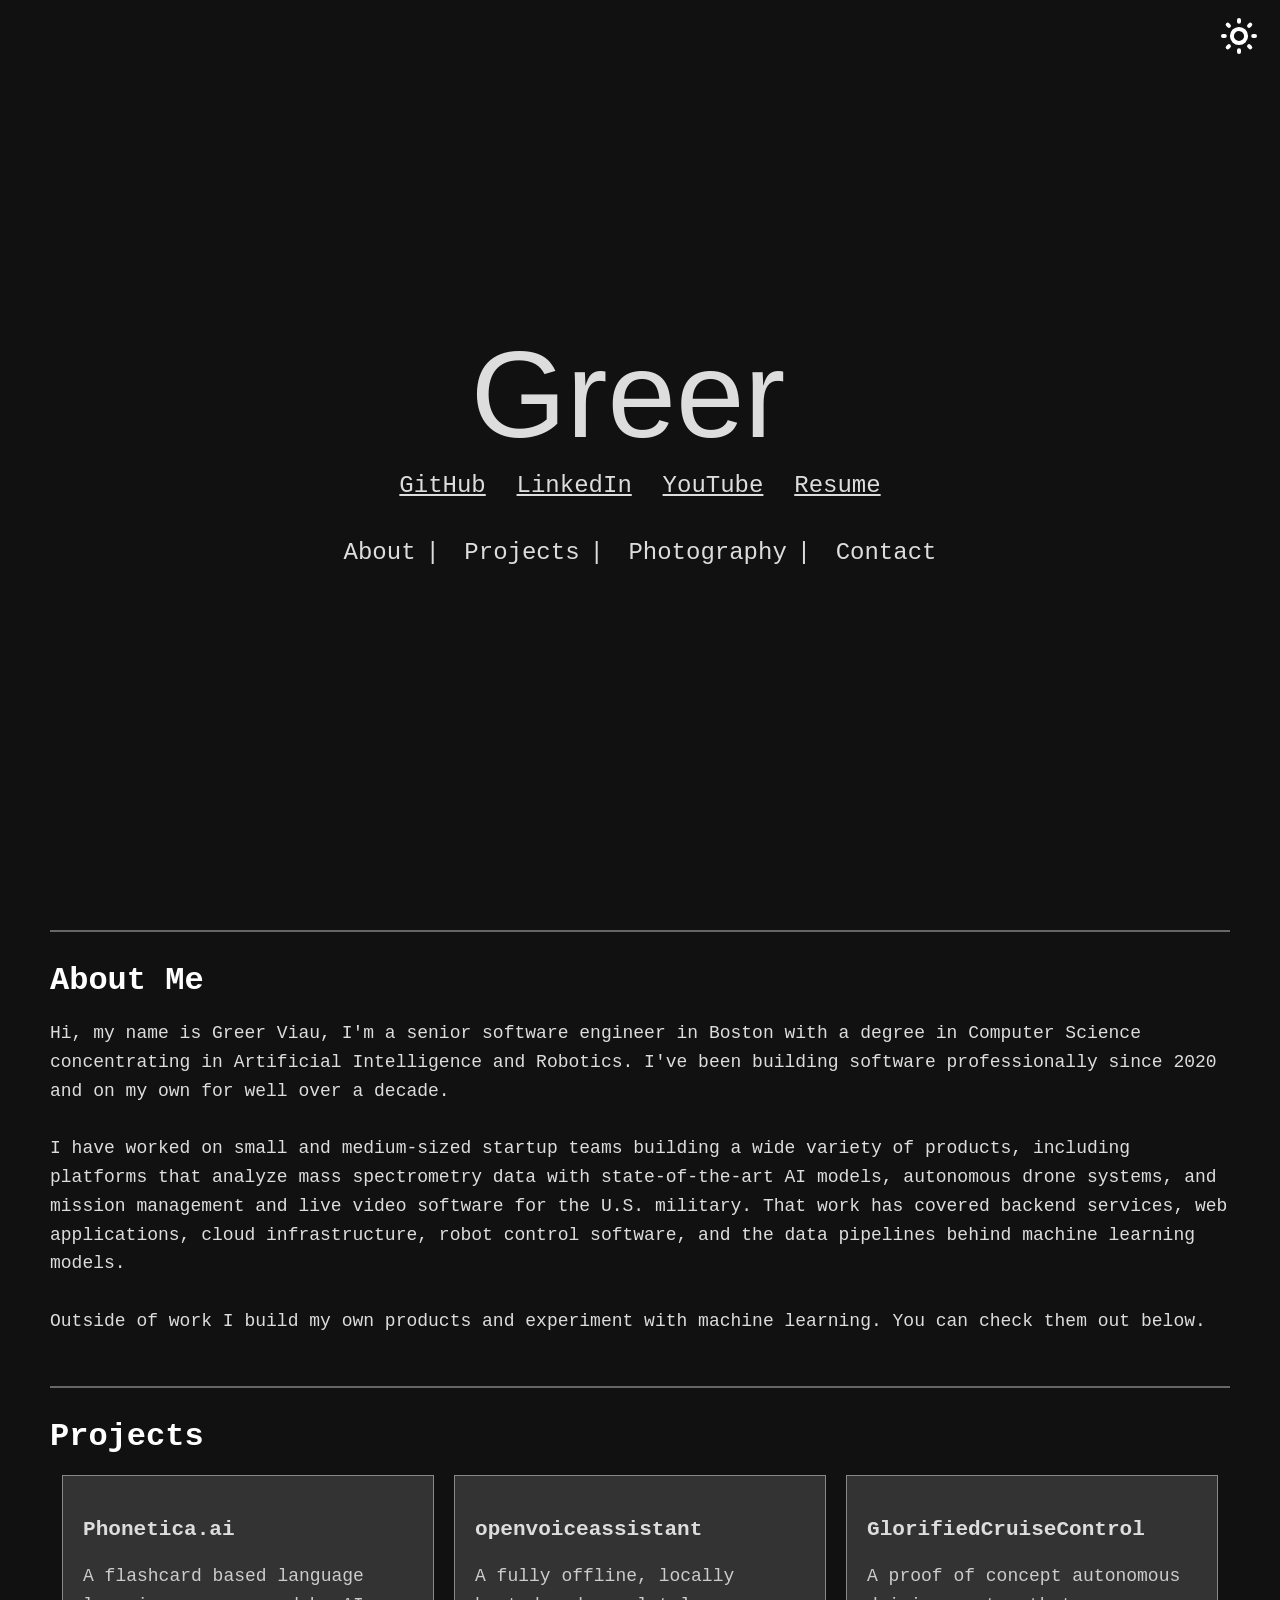
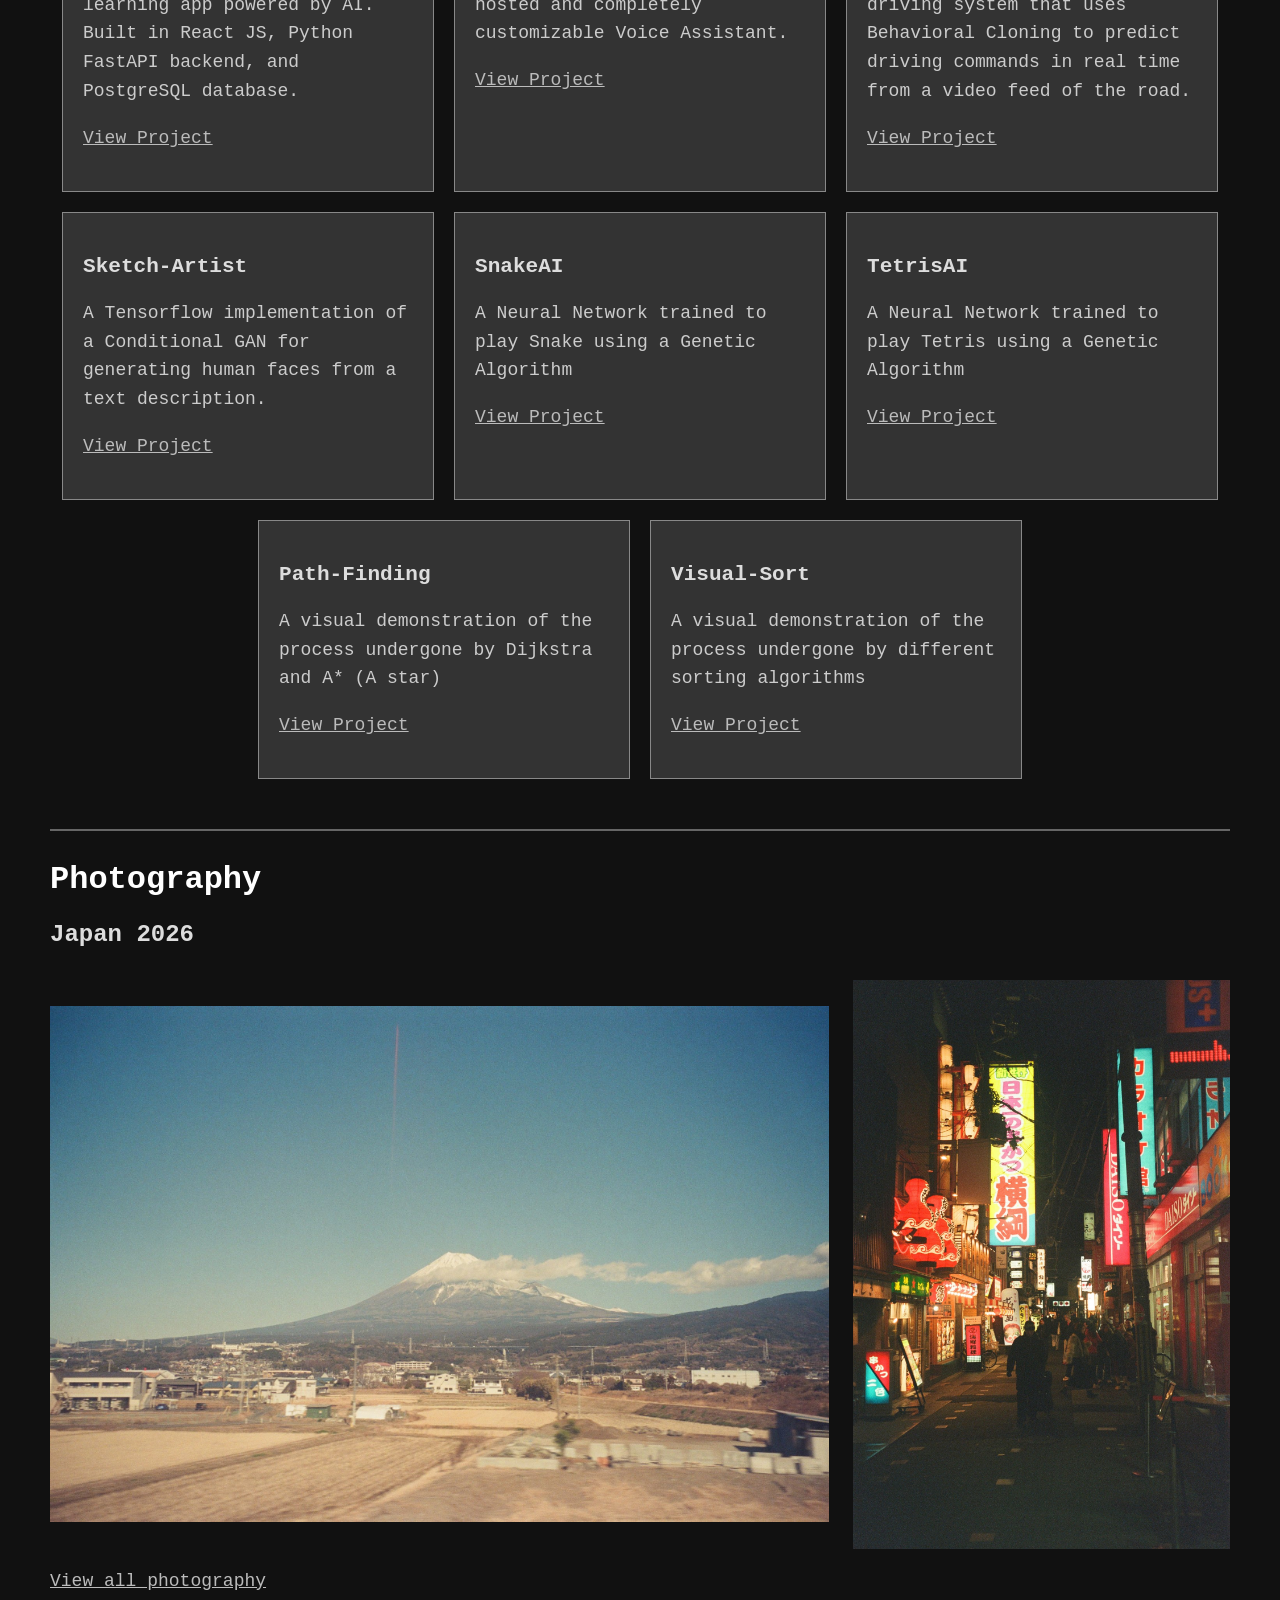
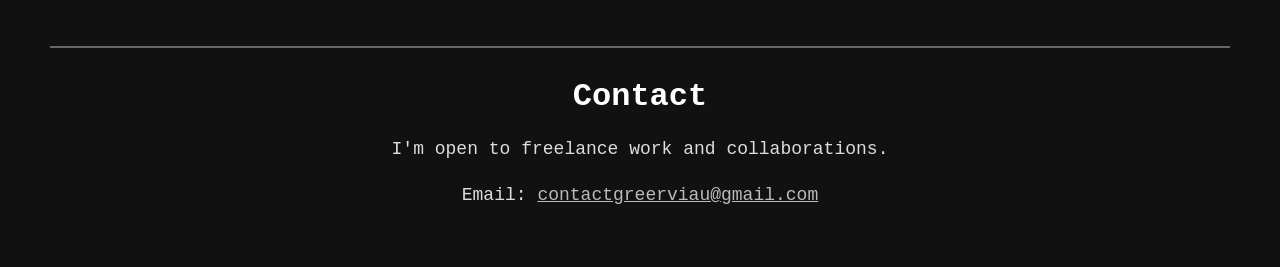
==== commit 2321553a: "Update index.html" ====
--- a/index.html
+++ b/index.html
@@ -219,7 +219,7 @@
   <div id="about" class="section">
     <h2>About Me</h2>
     <p>Hi, my name is Greer Viau, I'm a senior software engineer in Boston with a degree in Computer Science concentrating in Artificial Intelligence and Robotics. I've been building software professionally since 2020 and on my own for well over a decade.<br><br>
-        I have worked in medium and small startup teams building platforms around SOTA AI models to analyze mass spectrometry data, in robotics building autonomous drone systems, and in defense building mission management and live video software for the U.S. military. That work has covered backend services, web applications, cloud infrastructure, robot control software, and the data pipelines behind machine learning models.<br><br>
+        I have worked on small and medium-sized startup teams building a wide variety of products, including platforms that analyze mass spectrometry data with state-of-the-art AI models, autonomous drone systems, and mission management and live video software for the U.S. military. That work has covered backend services, web applications, cloud infrastructure, robot control software, and the data pipelines behind machine learning models.<br><br>
         Outside of work I build my own products and experiment with machine learning. You can check them out below.</p>
 
   </div>
